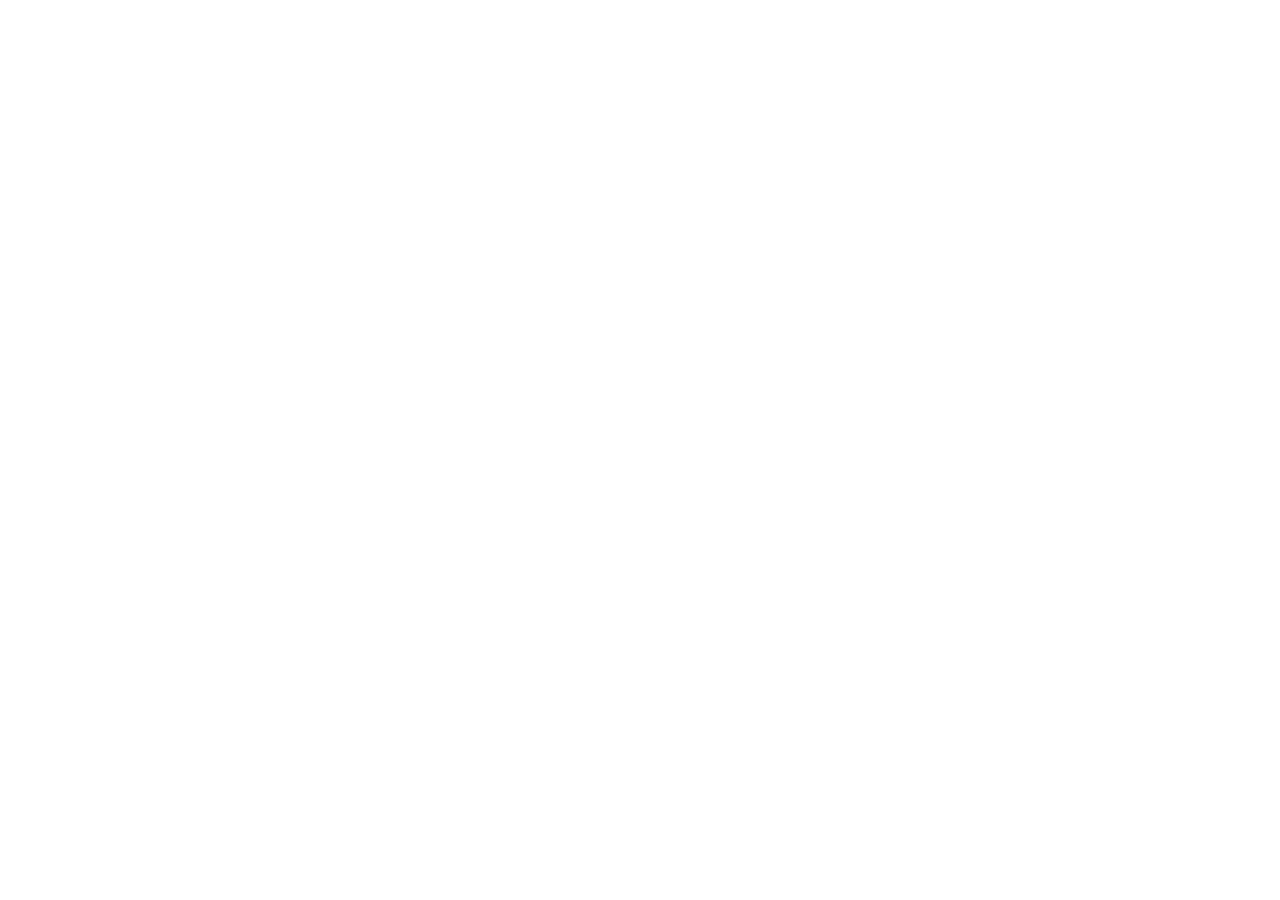
==== index.html @ 90ba5cf0 "Add a GitHub Pages redirect to the official site. Gmail rejects the pages.dev address in the artist " ====
<!DOCTYPE html>
<html lang="en">
<head>
  <meta charset="utf-8">
  <meta name="viewport" content="width=device-width, initial-scale=1">
  <title>Dyl the Killsmith</title>
  <meta name="description" content="Official site of the music artist Dyl the Killsmith.">
  <meta name="robots" content="noindex">
  <link rel="canonical" href="https://dylthekillsmith.pages.dev/">
  <meta http-equiv="refresh" content="0; url=https://dylthekillsmith.pages.dev/">
  <style>
    html, body {
      margin: 0;
      min-height: 100%;
      background: #111;
      color: #eee;
    }
    body {
      display: flex;
      align-items: center;
      justify-content: center;
      text-align: center;
      font-family: sans-serif;
    }
    a { color: #eee; }
  </style>
  <script>
    location.replace('https://dylthekillsmith.pages.dev/' + location.search + location.hash);
  </script>
</head>
<body>
  <main>
    <h1>Dyl the Killsmith</h1>
    <p><a href="https://dylthekillsmith.pages.dev/">Continue to dylthekillsmith.pages.dev</a></p>
  </main>
</body>
</html>
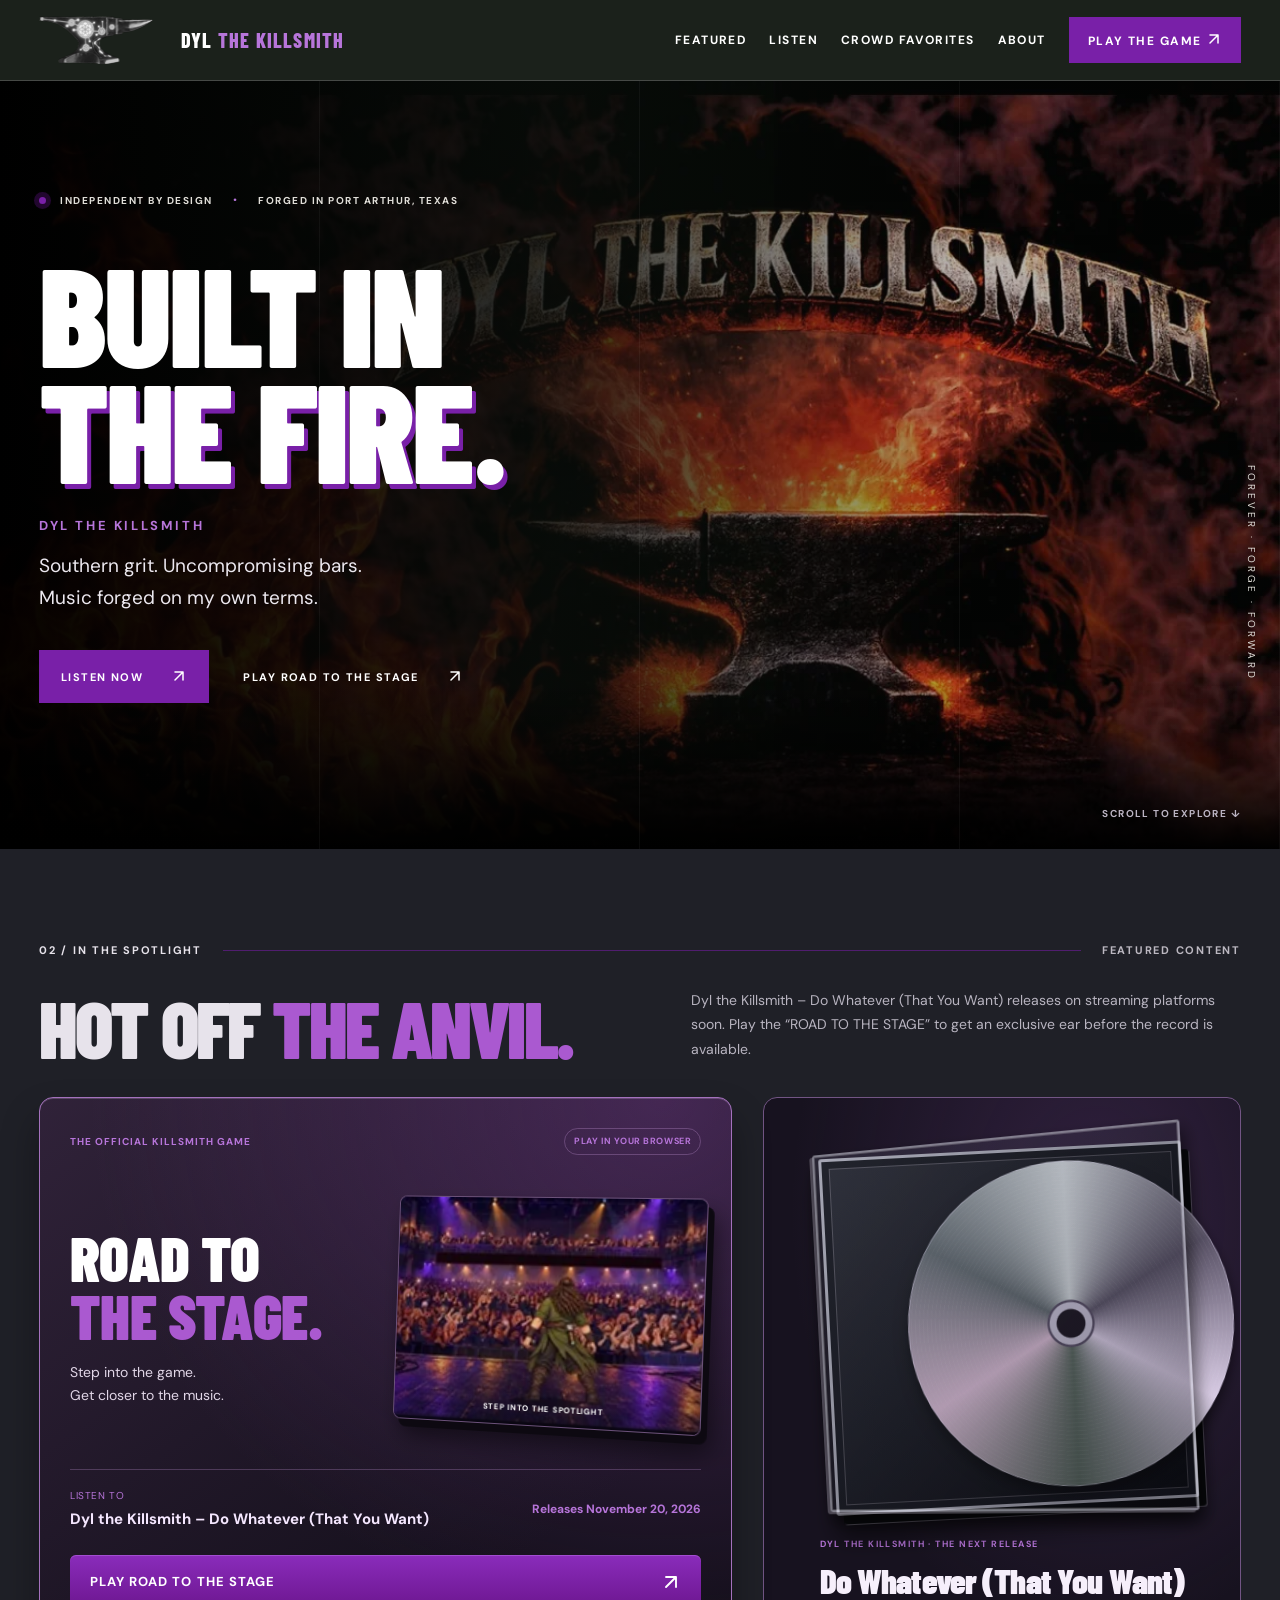
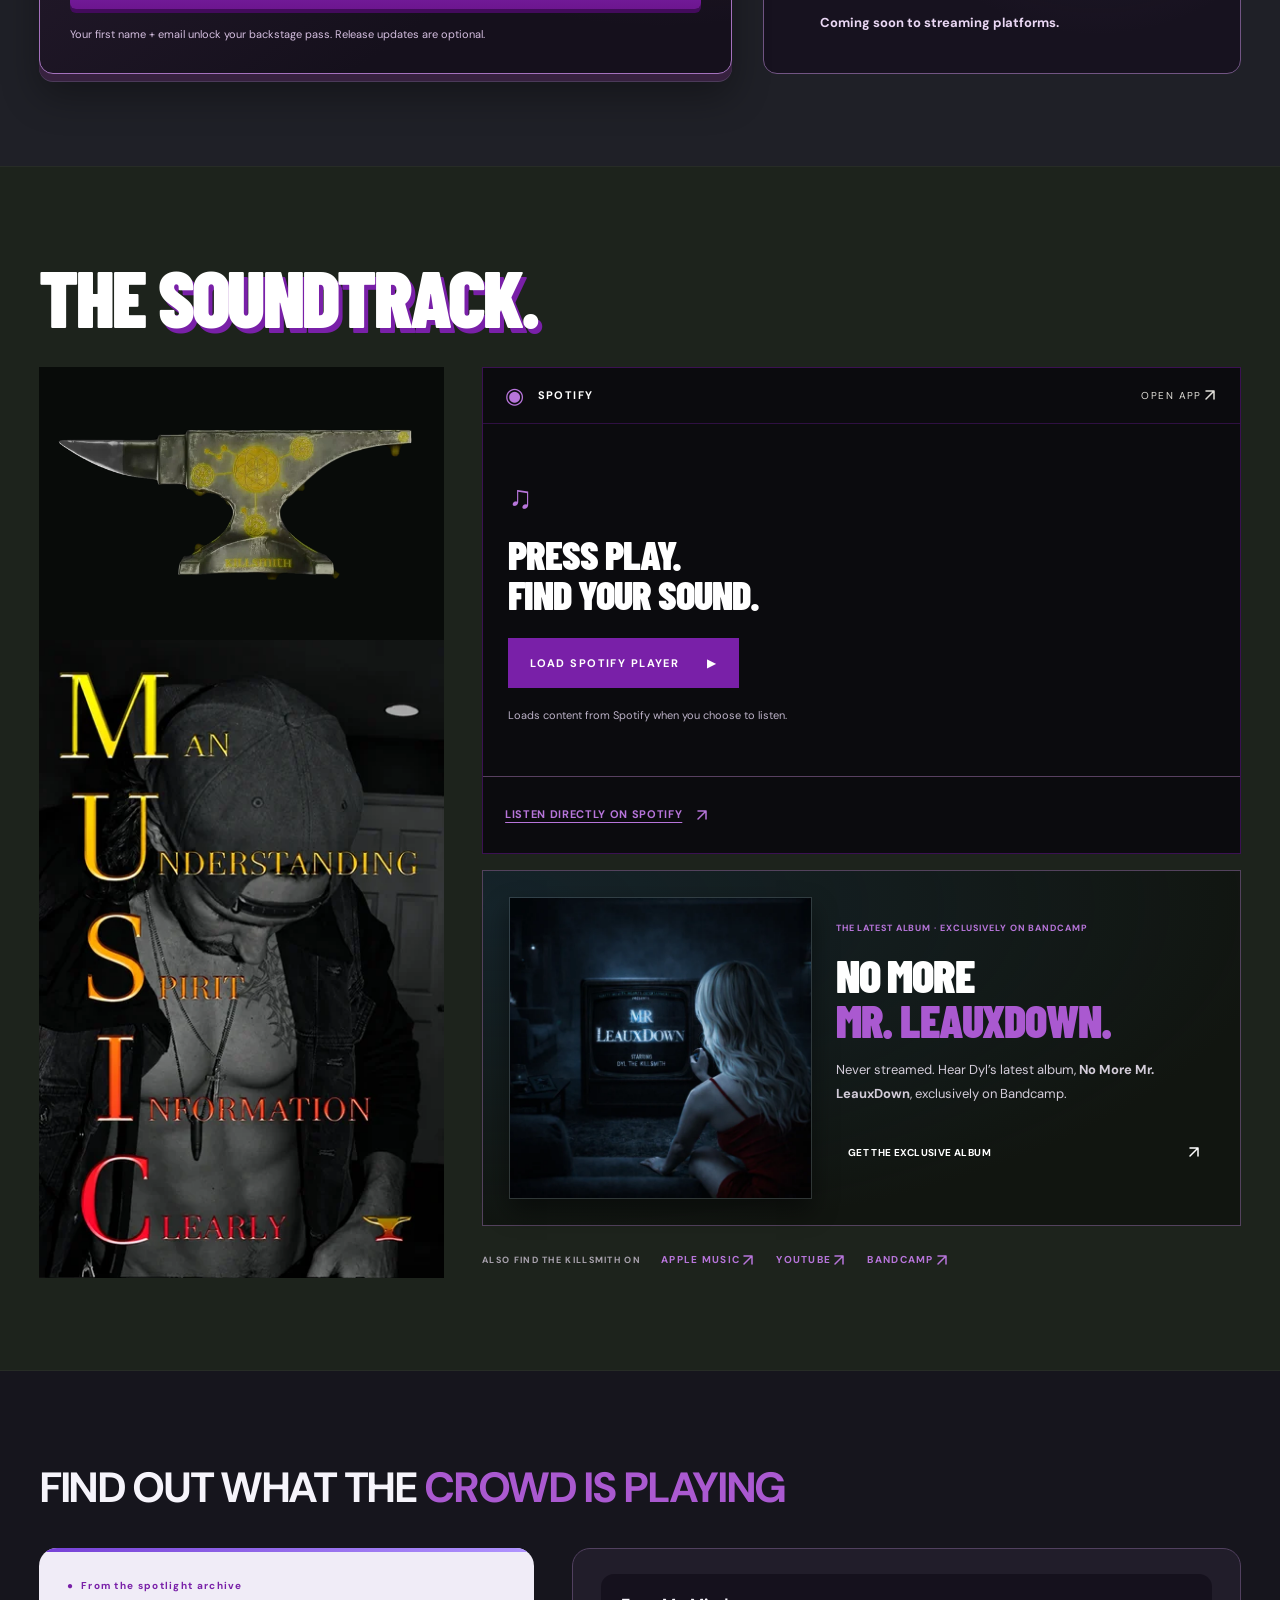
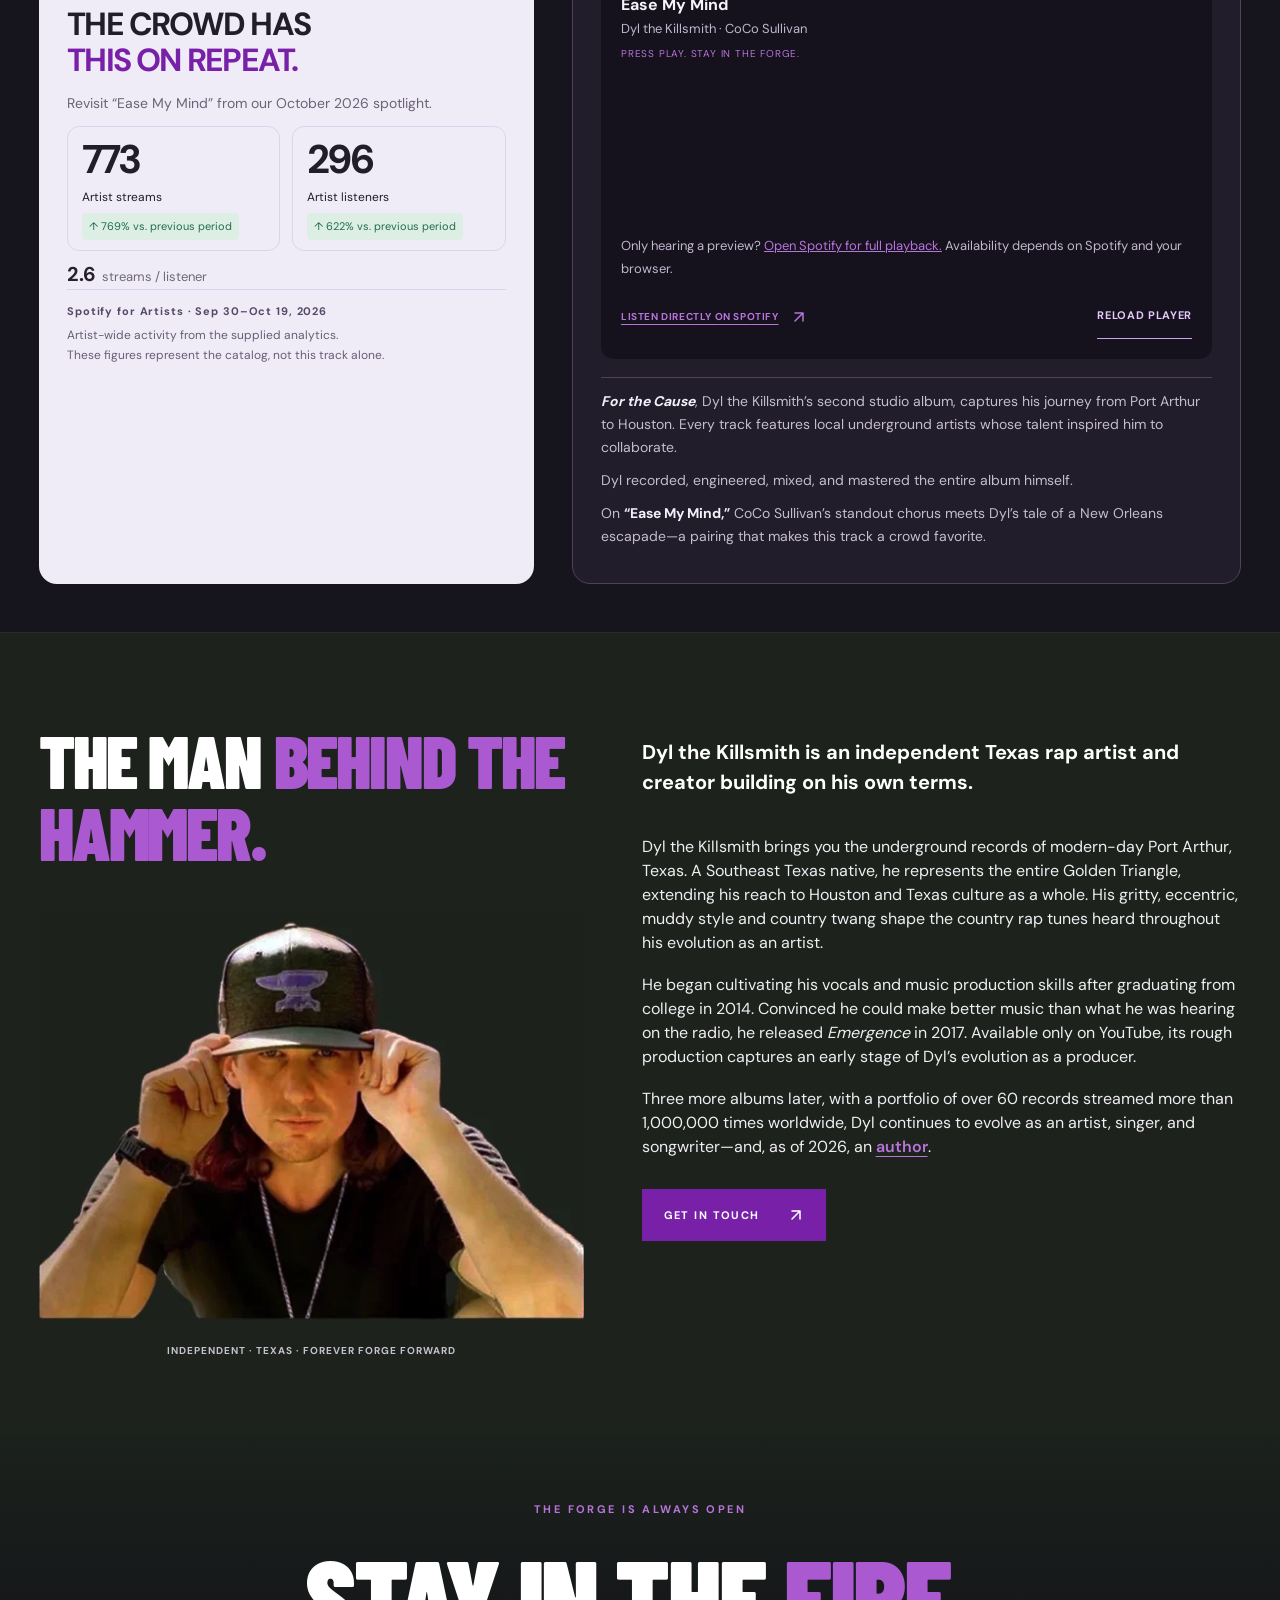
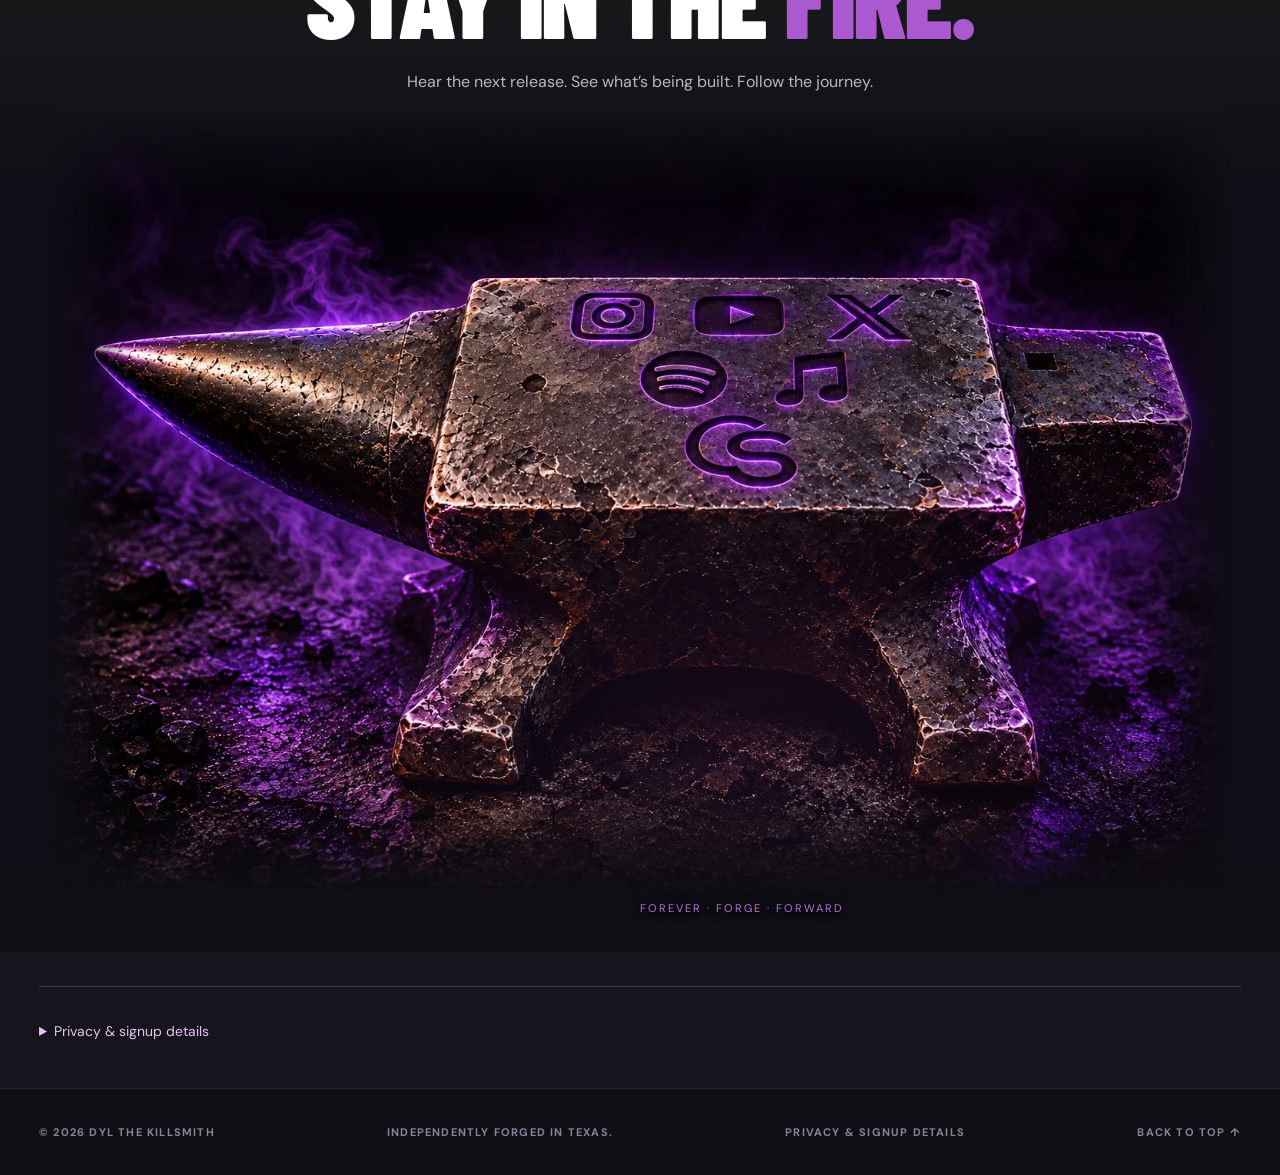
==== commit 86f22bc2: "Replace the Pages redirect with a static artist homepage. Mirror the public Dyl the Killsmith homepa" ====
--- a/index.html
+++ b/index.html
@@ -1,37 +1,108 @@
-<!DOCTYPE html>
-<html lang="en">
-<head>
-  <meta charset="utf-8">
-  <meta name="viewport" content="width=device-width, initial-scale=1">
-  <title>Dyl the Killsmith</title>
-  <meta name="description" content="Official site of the music artist Dyl the Killsmith.">
-  <meta name="robots" content="noindex">
-  <link rel="canonical" href="https://dylthekillsmith.pages.dev/">
-  <meta http-equiv="refresh" content="0; url=https://dylthekillsmith.pages.dev/">
-  <style>
-    html, body {
-      margin: 0;
-      min-height: 100%;
-      background: #111;
-      color: #eee;
-    }
-    body {
-      display: flex;
-      align-items: center;
-      justify-content: center;
-      text-align: center;
-      font-family: sans-serif;
-    }
-    a { color: #eee; }
-  </style>
-  <script>
-    location.replace('https://dylthekillsmith.pages.dev/' + location.search + location.hash);
-  </script>
+<!DOCTYPE html><html lang="en"><head><meta http-equiv="Content-Type" content="text/html; charset=UTF-8">
+
+  <meta name="viewport" content="width=device-width,initial-scale=1">
+  <meta name="theme-color" content="#1d231c">
+  <meta name="description" content="Listen to Dyl the Killsmith, an independent hip-hop artist from Port Arthur, Texas. Explore his music, exclusive album and Road to the Stage.">
+  <meta property="og:type" content="website">
+  <meta property="og:title" content="Dyl the Killsmith | Independent Texas Hip-Hop">
+  <meta property="og:description" content="Listen to Dyl the Killsmith, an independent hip-hop artist from Port Arthur, Texas. Explore his music, exclusive album and Road to the Stage.">
+  <meta property="og:locale" content="en_US">
+  <title>Dyl the Killsmith | Independent Texas Hip-Hop &amp; The Forge</title>
+  <link rel="icon" href="/assets/Avil-Logo.png">
+
+
+  <meta property="og:site_name" content="Dyl the Killsmith — The Forge">
+  <meta property="og:image" content="https://killsmithproductions.github.io/assets/forge-banner.webp">
+  <meta property="og:image:alt" content="Dyl the Killsmith — The Forge">
+  <meta property="og:image:type" content="image/webp">
+  <meta property="og:image:width" content="2048">
+  <meta property="og:image:height" content="716">
+  <meta name="twitter:card" content="summary_large_image">
+  <meta name="twitter:site" content="@dylthekillsmith">
+  <meta name="twitter:title" content="Dyl the Killsmith | Independent Texas Hip-Hop">
+  <meta name="twitter:description" content="Listen to Dyl the Killsmith, an independent hip-hop artist from Port Arthur, Texas. Explore his music, exclusive album and Road to the Stage.">
+  <meta name="twitter:image" content="https://killsmithproductions.github.io/assets/forge-banner.webp">
+  <meta name="twitter:image:alt" content="Dyl the Killsmith — The Forge">
+  <link rel="preload" as="font" type="font/woff2" href="/fonts/barlow-condensed-latin-900-normal.woff2" crossorigin>
+  <link rel="preload" as="font" type="font/woff2" href="/fonts/dm-sans-latin-400-normal.woff2" crossorigin>
+  <link rel="preload" as="image" href="/assets/forge-banner.webp" fetchpriority="high">
+<noscript><style>.gate-loading,.menu-toggle{display:none}@media(max-width:950px){.nav{flex-wrap:wrap;padding-block:12px}.nav-links{display:flex;position:static;width:100%;padding:6px 0;gap:0}.nav-links a{padding-block:10px}}</style></noscript>
+  <script defer src="/assets/site.js"></script>
+  <link rel="stylesheet" crossorigin href="/assets/index-S6_Bmacs.css">
+  <link rel="canonical" href="https://killsmithproductions.github.io/">
+  <meta property="og:url" content="https://killsmithproductions.github.io/">
+  <script type="application/ld+json">{"@context":"https://schema.org","@graph":[{"@type":"Person","@id":"https://killsmithproductions.github.io/#artist","name":"Dyl the Killsmith","description":"Dyl the Killsmith is an independent Texas rap artist from Port Arthur, Texas.","jobTitle":"Independent hip-hop artist and producer","homeLocation":{"@type":"Place","name":"Port Arthur, Texas"},"image":"https://killsmithproductions.github.io/assets/dyl-artist-portrait.webp","mainEntityOfPage":{"@id":"https://killsmithproductions.github.io/#webpage"},"url":"https://killsmithproductions.github.io/","sameAs":["https://open.spotify.com/artist/0KkmfvvdPRLtyIsVgZC3xW","https://www.youtube.com/dylthekillsmith","https://www.instagram.com/dylthekillsmith.x/","https://www.tiktok.com/@dylthekillsmith/","https://music.apple.com/us/artist/dyl-the-killsmith/1463126248","https://x.com/dylthekillsmith"]},{"@type":"WebSite","@id":"https://killsmithproductions.github.io/#website","name":"Dyl the Killsmith — The Forge","publisher":{"@id":"https://killsmithproductions.github.io/#artist"},"inLanguage":"en","url":"https://killsmithproductions.github.io/"},{"@type":"WebPage","@id":"https://killsmithproductions.github.io/#webpage","name":"Dyl the Killsmith — The Forge","description":"Dyl the Killsmith is an independent Texas rap artist from Port Arthur, Texas.","mainEntity":{"@id":"https://killsmithproductions.github.io/#artist"},"isPartOf":{"@id":"https://killsmithproductions.github.io/#website"},"about":[{"@id":"https://killsmithproductions.github.io/#artist"},{"@id":"https://killsmithproductions.github.io/#no-more-mr-leauxdown"},{"@id":"https://killsmithproductions.github.io/#for-the-cause"},{"@id":"https://killsmithproductions.github.io/#emergence"},{"@id":"https://killsmithproductions.github.io/#featured-single"},{"@id":"https://killsmithproductions.github.io/#ease-my-mind"}],"inLanguage":"en","url":"https://killsmithproductions.github.io/"},{"@type":"MusicAlbum","@id":"https://killsmithproductions.github.io/#no-more-mr-leauxdown","name":"No More Mr. LeauxDown","byArtist":{"@id":"https://killsmithproductions.github.io/#artist"},"image":"https://killsmithproductions.github.io/assets/no-more-mr-leauxdown.webp","url":"https://dylthekillsmith12.bandcamp.com/album/no-more-mr-leauxdown"},{"@type":"MusicAlbum","@id":"https://killsmithproductions.github.io/#for-the-cause","name":"For the Cause","byArtist":{"@id":"https://killsmithproductions.github.io/#artist"},"track":[{"@id":"https://killsmithproductions.github.io/#ease-my-mind"}]},{"@type":"MusicAlbum","@id":"https://killsmithproductions.github.io/#emergence","name":"Emergence","byArtist":{"@id":"https://killsmithproductions.github.io/#artist"}},{"@type":"MusicRecording","@id":"https://killsmithproductions.github.io/#featured-single","name":"Do Whatever (That You Want)","byArtist":{"@id":"https://killsmithproductions.github.io/#artist"},"image":"https://killsmithproductions.github.io/assets/that-you-want.webp"},{"@type":"MusicRecording","@id":"https://killsmithproductions.github.io/#ease-my-mind","name":"Ease My Mind","byArtist":[{"@id":"https://killsmithproductions.github.io/#artist"},{"@type":"Person","name":"CoCo Sullivan"}],"url":"https://open.spotify.com/track/06FWggzxmkyVivxboctZn0","inAlbum":{"@id":"https://killsmithproductions.github.io/#for-the-cause"}}]}</script>
 </head>
 <body>
-  <main>
-    <h1>Dyl the Killsmith</h1>
-    <p><a href="https://dylthekillsmith.pages.dev/">Continue to dylthekillsmith.pages.dev</a></p>
+  <a href="#content" class="skip">Skip to content</a>
+  <header class="nav-wrap">
+    <nav class="nav shell" aria-label="Main navigation">
+      <a href="#top" class="brand"><span class="brand-mark" aria-hidden="true"><img src="/assets/header-mark.png" width="114" height="50" alt=""></span><span>DYL <b>THE KILLSMITH</b></span></a>
+      <button class="menu-toggle" id="menuToggle" aria-controls="navLinks" aria-expanded="false" aria-label="Toggle menu"><span></span><span></span><span></span></button>
+      <div class="nav-links" id="navLinks"><a href="#featured">Featured</a><a href="#music">Listen</a><a href="#favorites">Crowd favorites</a><a href="#about">About</a><a href="https://dylthekillsmith.pages.dev/game" class="nav-action">Play the game <svg class="arrow-icon" viewBox="0 0 16 16" width="16" height="16" fill="none" aria-hidden="true"><path d="M4 12 12 4M4 4h8v8" stroke="currentColor" stroke-width="1.5" stroke-linecap="round" stroke-linejoin="round"/></svg></a></div>
+    </nav>
+  </header>
+  <main id="content">
+    <section class="hero" id="top" aria-labelledby="hero-title">
+      <div class="hero-backdrop"></div><div class="hero-lines" aria-hidden="true"></div>
+      <div class="shell hero-content">
+        <p class="eyebrow"><span class="live-dot"></span> INDEPENDENT BY DESIGN <span class="eyebrow-separator" aria-hidden="true">·</span> FORGED IN PORT ARTHUR, TEXAS</p>
+        <h1 id="hero-title"><span class="sr-only">Dyl the Killsmith — </span>BUILT IN <br><em>THE FIRE.</em></h1>
+        <p class="hero-desc"><strong class="artist-name">DYL THE KILLSMITH</strong>Southern grit. Uncompromising bars.<br>Music forged on my own terms.</p>
+        <div class="actions"><a class="btn btn-solid" href="#music">LISTEN NOW <span><svg class="arrow-icon" viewBox="0 0 16 16" width="16" height="16" fill="none" aria-hidden="true"><path d="M4 12 12 4M4 4h8v8" stroke="currentColor" stroke-width="1.5" stroke-linecap="round" stroke-linejoin="round"/></svg></span></a><a class="btn btn-outline" href="https://dylthekillsmith.pages.dev/game">PLAY ROAD TO THE STAGE <span><svg class="arrow-icon" viewBox="0 0 16 16" width="16" height="16" fill="none" aria-hidden="true"><path d="M4 12 12 4M4 4h8v8" stroke="currentColor" stroke-width="1.5" stroke-linecap="round" stroke-linejoin="round"/></svg></span></a></div>
+        <div class="hero-bottom"><a href="#featured">SCROLL TO EXPLORE ↓</a></div>
+      </div>
+      <div class="hero-vertical" aria-hidden="true">FOREVER · FORGE · FORWARD</div>
+    </section>
+
+    <section id="featured" class="section reveal visible" aria-labelledby="featured-heading"><div class="shell featured-inner">
+      <div class="section-top"><p class="kicker">02 / IN THE SPOTLIGHT</p><span class="hairline"></span><p class="aside-label">FEATURED CONTENT</p></div>
+      <div class="section-heading"><h2 id="featured-heading">HOT OFF <em>THE ANVIL.</em></h2><p>Dyl the Killsmith – Do Whatever (That You Want) releases on streaming platforms soon. Play the “ROAD TO THE STAGE” to get an exclusive ear before the record is available.</p></div>
+      <div class="reference-release">
+<a class="reference-copy game-ad" href="https://dylthekillsmith.pages.dev/game">
+        <span class="game-ad-topline"><span>THE OFFICIAL KILLSMITH GAME</span><span class="game-ad-format">PLAY IN YOUR BROWSER</span></span>
+        <div class="game-ad-main">
+          <div class="game-ad-intro"><h3 id="game-ad-title">ROAD TO<br><em>THE STAGE.</em></h3><p>Step into the game.<br> Get closer to the music.</p></div>
+          <div class="game-ad-preview"><img src="/assets/road-to-the-stage-preview.webp" alt="Road to the Stage: performer facing a concert audience" width="284" height="154" loading="lazy" decoding="async"><span class="game-ad-preview-label" aria-hidden="true">STEP INTO THE SPOTLIGHT</span></div>
+        </div>
+        <div class="game-ad-release"><span>LISTEN TO <strong>Dyl the Killsmith – Do Whatever (That You Want)</strong></span><time datetime="2026-11-20T00:00:00-06:00">Releases November 20, 2026</time></div>
+        <span id="game-ad-action" class="game-ad-cta">PLAY ROAD TO THE STAGE <svg class="arrow-icon" viewBox="0 0 16 16" width="20" height="20" fill="none" aria-hidden="true"><path d="M4 12 12 4M4 4h8v8" stroke="currentColor" stroke-width="1.5" stroke-linecap="round" stroke-linejoin="round"/></svg></span>
+        <span class="game-ad-note" id="game-ad-note">Your first name + email unlock your backstage pass. Release updates are optional.</span>
+      </a>
+<article class="reference-art single-feature" aria-labelledby="single-cover-heading"><div class="single-art"><div class="single-case-tray" aria-hidden="true"></div><div class="single-disc" aria-hidden="true"></div><div class="single-case-lid"><img src="/assets/that-you-want.webp" alt="Do Whatever (That You Want) — the upcoming single’s cover art inside a slightly open CD jewel case" width="387" height="387" loading="lazy" decoding="async"><span class="cover-sticker">THE NEW SINGLE<br>COMING SOON</span></div></div><div class="single-copy"><p class="kicker">DYL THE KILLSMITH · THE NEXT RELEASE</p><h3 id="single-cover-heading">Do Whatever (That You Want)</h3><p class="single-status">Coming soon to streaming platforms.</p></div></article></div>
+      <div id="game" data-release-title="Do Whatever (That You Want)" data-release-datetime="2026-11-20T00:00:00-06:00"><div id="game-root"></div><noscript><p>Enable JavaScript to claim your backstage pass in a popup. Music and artist links remain available.</p></noscript></div>
+
+    </div></section>
+
+    <section id="music" class="section section-dark reveal visible" aria-labelledby="music-heading"><div class="shell">
+      <div class="section-heading"><h2 id="music-heading">THE <em>SOUNDTRACK.</em></h2></div>
+      <div class="music-layout"><div class="music-lead soundtrack-art"><div class="soundtrack-orbit" data-motion-region><div class="orbit-media"><img class="orbit-poster" src="/assets/anvil-loop-gold-poster.webp" alt="" width="640" height="266" loading="lazy" decoding="async"><img class="orbit-animated" data-loop-image-src="/assets/anvil-loop-gold.webp" alt="" width="400" height="166" hidden><video class="orbit-video" data-loop-src="/assets/anvil-loop-gold.webm" muted loop playsinline preload="none" poster="/assets/anvil-loop-gold-poster.webp" aria-hidden="true" tabindex="-1" hidden></video></div></div><img class="soundtrack-photo" src="/assets/music-artwork.webp" alt="M.U.S.I.C. — Man Understanding Spirit Information Clearly" loading="lazy" width="414" height="653"></div>
+      <div class="players"><div class="player-panel"><div class="panel-header"><div><span class="panel-icon">◉</span><strong>SPOTIFY</strong></div><a href="https://open.spotify.com/artist/0KkmfvvdPRLtyIsVgZC3xW" target="_blank" rel="noopener noreferrer">OPEN APP <svg class="arrow-icon" viewBox="0 0 16 16" width="16" height="16" fill="none" aria-hidden="true"><path d="M4 12 12 4M4 4h8v8" stroke="currentColor" stroke-width="1.5" stroke-linecap="round" stroke-linejoin="round"/></svg></a></div><div id="music-player"><div class="resilient-player" data-spotify-panel data-embed-src="https://open.spotify.com/embed/playlist/5IMQjPhJ8gB9P5jCIbxwVM?utm_source=generator&amp;si=3a58577d315d437e" data-embed-title="Dyl the Killsmith playlist on Spotify" data-embed-height="352"><div class="spotify-invitation"><span class="music-note" aria-hidden="true">♫</span><h3>PRESS PLAY.<br>FIND YOUR SOUND.</h3><button class="btn btn-solid" type="button" data-spotify-load> LOAD SPOTIFY PLAYER <span aria-hidden="true">▶</span></button><p>Loads content from Spotify when you choose to listen.</p></div><div class="player-fallback-row"><a href="https://open.spotify.com/playlist/5IMQjPhJ8gB9P5jCIbxwVM" target="_blank" rel="noopener noreferrer">LISTEN DIRECTLY ON SPOTIFY <svg class="arrow-icon" viewBox="0 0 16 16" width="16" height="16" fill="none" aria-hidden="true"><path d="M4 12 12 4M4 4h8v8" stroke="currentColor" stroke-width="1.5" stroke-linecap="round" stroke-linejoin="round"></path></svg></a></div></div></div></div>
+      <article class="bandcamp-feature album-feature"><img class="album-cover" src="/assets/no-more-mr-leauxdown.webp" alt="No More Mr. LeauxDown album cover — a woman watching an old television in a dark room" width="640" height="640" loading="lazy" decoding="async"><div class="album-copy"><p class="kicker">THE LATEST ALBUM · EXCLUSIVELY ON BANDCAMP</p><h3>NO MORE<br><em>MR. LEAUXDOWN.</em></h3><p>Never streamed. Hear Dyl’s latest album, <strong>No More Mr. LeauxDown</strong>, exclusively on Bandcamp.</p><a class="btn btn-outline" href="https://dylthekillsmith12.bandcamp.com/album/no-more-mr-leauxdown" target="_blank" rel="noopener noreferrer">GET THE EXCLUSIVE ALBUM <span><svg class="arrow-icon" viewBox="0 0 16 16" width="16" height="16" fill="none" aria-hidden="true"><path d="M4 12 12 4M4 4h8v8" stroke="currentColor" stroke-width="1.5" stroke-linecap="round" stroke-linejoin="round"/></svg></span></a></div></article><div class="other-platforms"><span>ALSO FIND THE KILLSMITH ON</span><a href="https://music.apple.com/us/artist/dyl-the-killsmith/1463126248" target="_blank" rel="noopener noreferrer">APPLE MUSIC <svg class="arrow-icon" viewBox="0 0 16 16" width="16" height="16" fill="none" aria-hidden="true"><path d="M4 12 12 4M4 4h8v8" stroke="currentColor" stroke-width="1.5" stroke-linecap="round" stroke-linejoin="round"/></svg></a><a href="https://www.youtube.com/dylthekillsmith" target="_blank" rel="noopener noreferrer">YOUTUBE <svg class="arrow-icon" viewBox="0 0 16 16" width="16" height="16" fill="none" aria-hidden="true"><path d="M4 12 12 4M4 4h8v8" stroke="currentColor" stroke-width="1.5" stroke-linecap="round" stroke-linejoin="round"/></svg></a><a href="https://dylthekillsmith12.bandcamp.com/album/no-more-mr-leauxdown" target="_blank" rel="noopener noreferrer">BANDCAMP <svg class="arrow-icon" viewBox="0 0 16 16" width="16" height="16" fill="none" aria-hidden="true"><path d="M4 12 12 4M4 4h8v8" stroke="currentColor" stroke-width="1.5" stroke-linecap="round" stroke-linejoin="round"/></svg></a></div>
+      </div></div>
+    </div></section>
+
+    <section id="favorites" class="section shell crowd-update" aria-labelledby="favorites-heading">
+<h2 id="favorites-heading">FIND OUT WHAT THE <em>CROWD IS PLAYING</em></h2>
+<div class="crowd-layout"><article class="crowd-stats"><span class="crowd-overline">● &nbsp;From the spotlight archive</span><h3>THE CROWD HAS<br><em>THIS ON REPEAT.</em></h3><p class="crowd-intro">Revisit “Ease My Mind” from our October 2026 spotlight.</p><div class="crowd-metrics"><div><strong>773</strong><p>Artist streams</p><span>↑ 769% vs. previous period</span></div><div><strong>296</strong><p>Artist listeners</p><span>↑ 622% vs. previous period</span></div></div><p class="crowd-ratio"><b>2.6</b> &nbsp;streams / listener</p><div class="crowd-source"><strong>Spotify for Artists · Sep 30–Oct 19, 2026</strong><p>Artist-wide activity from the supplied analytics.<br>These figures represent the catalog, not this track alone.</p></div></article>
+<article class="crowd-story"><div class="crowd-track"><div class="crowd-track-heading"><strong>Ease My Mind</strong><p>Dyl the Killsmith · CoCo Sullivan</p><span>PRESS PLAY. STAY IN THE FORGE.</span></div><div id="crowd-player"><div class="resilient-player resilient-player-compact" data-spotify-panel data-embed-src="https://open.spotify.com/embed/track/06FWggzxmkyVivxboctZn0?utm_source=generator&amp;theme=0&amp;si=bf4733ccf2ae4657" data-embed-title="Crowd favorite — listen on Spotify" data-embed-height="152"><div class="spotify-embed-wrap"><p class="player-status" role="status">Connecting to Spotify…</p><iframe data-testid="embed-iframe" title="Crowd favorite — listen on Spotify" src="https://open.spotify.com/embed/track/06FWggzxmkyVivxboctZn0?utm_source=generator&amp;theme=0&amp;si=bf4733ccf2ae4657" width="100%" height="152" frameborder="0" allowfullscreen allow="autoplay; clipboard-write; encrypted-media; fullscreen; picture-in-picture" loading="lazy" referrerpolicy="strict-origin-when-cross-origin" style="border-radius:12px"></iframe></div><p class="spotify-playback-note">Only hearing a preview? <a href="https://open.spotify.com/track/06FWggzxmkyVivxboctZn0" target="_blank" rel="noopener noreferrer">Open Spotify for full playback.</a> Availability depends on Spotify and your browser.</p><div class="player-fallback-row"><a href="https://open.spotify.com/track/06FWggzxmkyVivxboctZn0" target="_blank" rel="noopener noreferrer">LISTEN DIRECTLY ON SPOTIFY <svg class="arrow-icon" viewBox="0 0 16 16" width="16" height="16" fill="none" aria-hidden="true"><path d="M4 12 12 4M4 4h8v8" stroke="currentColor" stroke-width="1.5" stroke-linecap="round" stroke-linejoin="round"></path></svg></a><button class="inline-retry" type="button" data-spotify-reload>RELOAD PLAYER</button></div></div></div></div><div class="crowd-summary"><p><strong><i>For the Cause</i></strong>, Dyl the Killsmith’s second studio album, captures his journey from Port Arthur to Houston. Every track features local underground artists whose talent inspired him to collaborate.</p><p>Dyl recorded, engineered, mixed, and mastered the entire album himself.</p><p>On <strong>“Ease My Mind,”</strong> CoCo Sullivan’s standout chorus meets Dyl’s tale of a New Orleans escapade—a pairing that makes this track a crowd favorite.</p></div></article></div>
+</section>
+
+    <section id="about" class="about-section about-update" aria-labelledby="about-heading"><div class="shell about-new-layout"><div class="about-new-visual"><h2 id="about-heading">THE MAN <em>BEHIND THE <br>HAMMER.</em></h2><img src="/assets/dyl-artist-portrait.webp" alt="Dyl the Killsmith adjusting his black cap with the purple anvil logo" width="558" height="418" loading="lazy" decoding="async"><p class="artist-inscription">INDEPENDENT · TEXAS · FOREVER FORGE FORWARD</p></div><div class="about-new-copy"><p class="about-lead">Dyl the Killsmith is an independent Texas rap artist and creator building on his own terms.</p><div class="about-biography"><p>Dyl the Killsmith brings you the underground records of modern-day Port Arthur, Texas. A Southeast Texas native, he represents the entire Golden Triangle, extending his reach to Houston and Texas culture as a whole. His gritty, eccentric, muddy style and country twang shape the country rap tunes heard throughout his evolution as an artist.</p><p>He began cultivating his vocals and music production skills after graduating from college in 2014. Convinced he could make better music than what he was hearing on the radio, he released <i>Emergence</i> in 2017. Available only on YouTube, its rough production captures an early stage of Dyl’s evolution as a producer.</p><p>Three more albums later, with a portfolio of over 60 records streamed more than 1,000,000 times worldwide, Dyl continues to evolve as an artist, singer, and songwriter—and, as of 2026, an <a class="author-link" href="https://www.amazon.com/dp/B0HJYBDLBN" target="_blank" rel="noopener noreferrer" aria-label="Author — read AttachMentality on Kindle (opens in a new tab)">author</a>.</p></div><div class="about-cta"><a class="btn btn-solid" href="mailto:dylthekillsmith@gmail.com?subject=Contact%20Dyl%20the%20Killsmith">GET IN TOUCH <svg class="arrow-icon" viewBox="0 0 16 16" width="16" height="16" fill="none" aria-hidden="true"><path d="M4 12 12 4M4 4h8v8" stroke="currentColor" stroke-width="1.5" stroke-linecap="round" stroke-linejoin="round"/></svg></a></div></div></div></section>
+
+    <section id="connect" class="forge-finale" data-motion-region aria-labelledby="connect-heading">
+      <div class="shell finale-inner">
+        <div class="finale-heading"><span class="kicker">THE FORGE IS ALWAYS OPEN</span><h2 id="connect-heading">STAY IN THE <em>FIRE.</em></h2><p>Hear the next release. See what’s being built. Follow the journey.</p></div>
+        <div class="anvil-stage">
+          <picture class="anvil-visual" aria-hidden="true"><img class="finale-anvil" src="/assets/forge-anvil-scene.webp" alt="" width="1536" height="1024" loading="lazy" decoding="async"></picture>
+          <div class="finale-flames" aria-hidden="true"><div class="fire-ribbon fire-back"></div><div class="fire-ribbon fire-front"></div><div class="fire-glow"></div><div class="fire-embers"><i style="--x:5%;--duration:7s;--delay:-0.00s;--drift:12px;--size:2px"></i><i style="--x:12%;--duration:8s;--delay:-0.85s;--drift:-15px;--size:3px"></i><i style="--x:22%;--duration:9s;--delay:-1.70s;--drift:18px;--size:2px"></i><i style="--x:30%;--duration:10s;--delay:-2.55s;--drift:-21px;--size:3px"></i><i style="--x:39%;--duration:11s;--delay:-3.40s;--drift:24px;--size:2px"></i><i style="--x:48%;--duration:7s;--delay:-4.25s;--drift:-27px;--size:3px"></i><i style="--x:57%;--duration:8s;--delay:-5.10s;--drift:30px;--size:2px"></i><i style="--x:65%;--duration:9s;--delay:-5.95s;--drift:-33px;--size:3px"></i><i style="--x:73%;--duration:10s;--delay:-6.80s;--drift:36px;--size:2px"></i><i style="--x:81%;--duration:11s;--delay:-7.65s;--drift:-39px;--size:3px"></i><i style="--x:88%;--duration:7s;--delay:-8.50s;--drift:42px;--size:2px"></i><i style="--x:95%;--duration:8s;--delay:-9.35s;--drift:-45px;--size:3px"></i></div></div>
+          <nav class="anvil-socials" aria-label="Follow Dyl the Killsmith"><a href="https://www.instagram.com/dylthekillsmith.x/" target="_blank" rel="noopener noreferrer" aria-label="Instagram (opens in a new tab)" style="--logo-x:47.8%;--logo-y:26.5%;--logo-row:0"><span class="sr-only">Instagram</span></a><a href="https://www.youtube.com/dylthekillsmith" target="_blank" rel="noopener noreferrer" aria-label="YouTube (opens in a new tab)" style="--logo-x:58.3%;--logo-y:26.5%;--logo-row:0"><span class="sr-only">YouTube</span></a><a href="https://x.com/dylthekillsmith" target="_blank" rel="noopener noreferrer" aria-label="X / Twitter (opens in a new tab)" style="--logo-x:69.4%;--logo-y:26.5%;--logo-row:0"><span class="sr-only">X / Twitter</span></a><a href="https://open.spotify.com/artist/0KkmfvvdPRLtyIsVgZC3xW" target="_blank" rel="noopener noreferrer" aria-label="Spotify (opens in a new tab)" style="--logo-x:53.65%;--logo-y:34.5%;--logo-row:1"><span class="sr-only">Spotify</span></a><a href="https://music.apple.com/us/artist/dyl-the-killsmith/1463126248" target="_blank" rel="noopener noreferrer" aria-label="Apple Music (opens in a new tab)" style="--logo-x:65.55%;--logo-y:34.5%;--logo-row:1"><span class="sr-only">Apple Music</span></a><a href="https://playcrowded.com/?crowded_share=wFN4E9jc-HSwwjNH5O7tBdAO" target="_blank" rel="noopener noreferrer" aria-label="Crowded (opens in a new tab)" style="--logo-x:58.5%;--logo-y:43.5%;--logo-row:2"><span class="sr-only">Crowded</span></a></nav>
+        </div>
+        <p class="anvil-inscription">FOREVER · FORGE · FORWARD</p>
+      </div>
+    </section>
+<section class="privacy-section shell" id="privacy" aria-labelledby="privacy-heading"><details><summary id="privacy-heading">Privacy &amp; signup details</summary><div><p>Your first name and email are used to register your access to Road to the Stage. When signup is available, those details, the signup date, and your choice about release updates are sent to a private Google Sheet managed by Dyl the Killsmith. Only check the updates box if you want music news by email.</p><p>A first-party access cookie remembers your game access for 30 days. The embedded players connect to Spotify when loaded, including when you scroll to the crowd-favorite player. Playback starts when you press play; Spotify’s privacy policy applies. Opening the game, social links, Bandcamp, or Kindle takes you to those services.</p><p>Optional site measurement, when enabled, requires a separate choice. It uses button counts and page-performance measurements without sending your name, email, page URLs, or a visitor identifier. A local preference remembers that choice; any experiment assignment is removed when you turn measurement off.</p><p>For questions, removal of your signup details, or to stop release updates, email <a href="mailto:dylthekillsmith@gmail.com">dylthekillsmith@gmail.com</a>.</p></div><div id="measurement-root"></div></details></section>
   </main>
-</body>
-</html>
+  <footer class="footer"><div class="shell footer-inner"><span>© <span id="year">2026</span> DYL THE KILLSMITH</span><span>INDEPENDENTLY FORGED IN TEXAS.</span><a href="#privacy">PRIVACY &amp; SIGNUP DETAILS</a><a href="#top">BACK TO TOP ↑</a></div></footer>
+
+</body></html>
--- a/assets/index-S6_Bmacs.css
+++ b/assets/index-S6_Bmacs.css
@@ -0,0 +1 @@
+@charset "UTF-8";:root{--accent: #821bb8;--dark-accent: #1d231c;--light-accent: #e1dfd9;--black: #000000;--white: #ffffff;--bg: var(--dark-accent);--paper: var(--light-accent);--ink: var(--dark-accent);--muted: #6c6b66;--acid: var(--accent);--line: rgba(225,223,217,.24);--font: "DM Sans",Arial,sans-serif;--display: "Barlow Condensed",Impact,sans-serif}*{box-sizing:border-box}html{scroll-behavior:smooth}body{margin:0;background:var(--paper);color:var(--ink);font-family:var(--font);font-size:15px}a{color:inherit;text-decoration:none}button{font:inherit}img{max-width:100%}em{font-style:normal;color:#821bb8}h1,h2,h3,p{margin-top:0}.shell{width:min(1260px,100% - 88px);margin-inline:auto}.skip{position:absolute;top:-60px;left:10px;z-index:50;background:var(--acid);padding:10px}.skip:focus{top:10px}.nav-wrap{position:sticky;top:0;background:#0b0b0cf5;color:#fff;z-index:40;border-bottom:1px solid var(--line);-webkit-backdrop-filter:blur(12px);backdrop-filter:blur(12px)}.nav{min-height:78px;display:flex;align-items:center;justify-content:space-between;gap:24px}.brand{display:flex;align-items:center;gap:12px;font-family:var(--display);font-size:20px;font-weight:800;letter-spacing:.06em;white-space:nowrap}.brand img{width:42px;height:42px;object-fit:contain}.brand b{color:var(--acid)}.nav-links{display:flex;align-items:center;gap:31px;font-size:11px;font-weight:700;letter-spacing:.1em;text-transform:uppercase}.nav-links a:hover,.footer a:hover{color:var(--acid)}.nav-links .nav-action{background:var(--acid);color:var(--ink);padding:14px 19px}.nav-links .nav-action:hover{background:#fff;color:var(--ink)}.menu-toggle{display:none}.hero{position:relative;background:#1d231c;min-height:calc(-78px + 92vh);color:#fff;overflow:hidden;isolation:isolate}.hero-backdrop{position:absolute;inset:0;background:linear-gradient(90deg,#1d231c 7%,#080909e8 41%,#08090947),url(/assets/forge-banner.webp) right center / cover no-repeat;z-index:-2;filter:saturate(.8)}.hero-lines{position:absolute;inset:0;pointer-events:none;z-index:-1;background:repeating-linear-gradient(90deg,transparent 0px,transparent calc(25% - 1px),rgba(255,255,255,.04) calc(25% - 1px),rgba(255,255,255,.04) 25%)}.hero-content{min-height:calc(-78px + 92vh);position:relative;display:flex;align-items:flex-start;justify-content:center;flex-direction:column;padding:68px 0 100px}.eyebrow,.kicker,.aside-label,.tag,.small-overline,.board-header,.board-footer,.footer,.vertical-label{font-size:10px;letter-spacing:.19em;font-weight:800}.eyebrow{display:flex;align-items:center;gap:14px;color:var(--acid)}.live-dot{width:7px;height:7px;border-radius:50%;background:var(--acid);box-shadow:#c8f36a21 0 0 0 5px}.eyebrow-line{height:1px;width:40px;background:var(--acid)}h1,h2,h3,.big-quote{font-family:var(--display);font-weight:900;letter-spacing:-.025em}h1{font-size:clamp(92px,13vw,206px);line-height:.73;margin:36px 0 35px}h1 em{color:var(--acid)}.hero-desc{max-width:490px;color:#e1dfd9;font-size:16px;line-height:1.8}.actions{display:flex;gap:12px;margin-top:18px;flex-wrap:wrap}.btn{display:inline-flex;justify-content:space-between;align-items:center;gap:28px;padding:18px 22px;min-height:54px;font-size:11px;font-weight:800;letter-spacing:.13em;transition:transform .2s,background .2s}.btn:hover{transform:translateY(-2px)}.btn-solid{background:var(--acid);color:#1d231c}.btn-outline{border:1px solid rgb(225,223,217);color:#fff}.btn-outline:hover{border-color:#fff}.hero-bottom{position:absolute;bottom:29px;left:0;right:0;display:flex;justify-content:space-between;font-size:10px;font-weight:700;letter-spacing:.14em;color:#e1dfd9}.hero-vertical{position:absolute;right:22px;top:50%;writing-mode:vertical-rl;font-size:10px;letter-spacing:.3em;color:#e1dfd9}.section{padding-top:114px;padding-bottom:118px;scroll-margin-top:70px}.section-top{display:flex;align-items:center;gap:21px;margin-bottom:29px}.kicker{white-space:nowrap;margin:0}.hairline{flex:1 1 0%;height:1px;background:#821bb8}.aside-label{white-space:nowrap;margin:0;color:#1d231c}.section-heading{display:flex;align-items:end;justify-content:space-between;gap:35px;margin-bottom:36px}.section-heading h2,.about-copy h2,.connect-content h2{font-size:clamp(50px,7.4vw,108px);line-height:.88;margin:0;letter-spacing:-.035em}.section-heading p{color:#1d231c;max-width:270px;font-size:14px;line-height:1.7;margin:0 0 4px}.feature-grid{display:grid;grid-template-columns:1.65fr 1fr;gap:18px}.feature-card{position:relative;min-height:450px;overflow:hidden}.main-feature{display:flex;align-items:end;background:#1d231c;color:#fff}.feature-photo{position:absolute;inset:0;background:linear-gradient(0deg,rgba(0,0,0,.98),transparent 74%),url(/assets/dyl-artist-portrait.webp) 50% 36% / cover no-repeat;opacity:.85;transition:transform .5s}.main-feature:hover .feature-photo{transform:scale(1.025)}.feature-copy{position:relative;z-index:1;padding:36px}.tag{color:var(--acid)}.feature-copy h3{font-size:78px;line-height:1;margin:14px 0 4px}.feature-copy p{color:#e1dfd9;max-width:350px;line-height:1.6}.inline-link{display:inline-flex;gap:15px;border-bottom:1px solid;padding:0 0 8px;font-size:11px;font-weight:800;letter-spacing:.12em}.inline-link:hover{color:#821bb8}.secondary-feature{display:flex;flex-direction:column;justify-content:space-between;background:#821bb8;padding:34px;color:#fff}.secondary-feature .tag{color:#fff}.secondary-feature h3{font-size:46px;line-height:.96;margin:0 0 13px}.secondary-feature p{line-height:1.6;max-width:300px}.forge-mark{font-size:160px;font-family:var(--display);font-weight:900;text-align:center;line-height:1}.forge-mark span{font-size:45px;vertical-align:top}.section-dark{background:#1d231c;color:#fff}.section-dark .hairline{background:#821bb8}.section-dark .aside-label,.section-dark .section-heading p{color:#e1dfd9}.section-dark h2 em{color:var(--acid)}.music-layout{display:grid;grid-template-columns:1fr 2.2fr;gap:45px}.music-lead{min-height:550px;background:#000;padding:28px;display:flex;flex-direction:column;justify-content:space-between}.music-emblem{display:grid;place-items:center;min-height:290px}.music-emblem img{width:min(260px,90%);filter:drop-shadow(rgb(0,0,0) 0px 7px 40px)}.music-lead>p:last-child{font-family:var(--display);font-size:34px;line-height:.99;font-weight:800}.music-lead strong,.vertical-label{color:var(--acid)}.players{display:flex;flex-direction:column;gap:14px}.player-panel{background:#000;border:1px solid rgb(130,27,184)}.panel-header{height:64px;display:flex;align-items:center;justify-content:space-between;padding:0 21px;border-bottom:1px solid rgb(130,27,184);font-size:12px;letter-spacing:.12em}.panel-header>div{display:flex;align-items:center;gap:12px}.panel-header a,.panel-header .subdued{font-size:10px;color:#e1dfd9}.panel-icon{color:var(--acid);font-size:22px}.player-panel iframe{display:block;border:0px}.crowded-placeholder{text-align:center;padding:34px 24px 40px}.crowded-icon{color:var(--acid);font-size:34px}.crowded-placeholder h3{font-size:30px;margin:12px 0}.crowded-placeholder p{margin:0 auto 24px;color:#e1dfd9;max-width:440px;line-height:1.6}.coming{display:inline-block;border:1px dashed rgb(130,27,184);padding:10px 13px;color:#e1dfd9;font-size:10px;letter-spacing:.08em}.other-platforms{display:flex;align-items:center;gap:25px;flex-wrap:wrap;font-size:10px;letter-spacing:.13em;font-weight:800}.other-platforms span{color:#e1dfd9}.other-platforms a{color:var(--acid)}.favorites-grid{display:grid;grid-template-columns:.9fr 1.4fr;gap:30px}.favorite-intro{background:#e1dfd9;padding:33px;display:flex;flex-direction:column;min-height:430px}.big-quote{font-size:clamp(56px,6vw,91px);line-height:.89;flex:1 1 0%;margin:45px 0}.metric-note{display:flex;gap:18px;border-top:1px solid rgb(130,27,184);padding-top:17px}.note-symbol{font-size:34px}.metric-note p{font-size:12px;color:#1d231c;line-height:1.6;margin:0}.favorite-board{border:1px solid rgb(130,27,184);display:flex;flex-direction:column;min-height:430px}.board-header,.board-footer{display:flex;justify-content:space-between;padding:20px 24px;border-bottom:1px solid rgb(130,27,184)}.board-empty{flex:1 1 0%;display:flex;align-items:flex-start;justify-content:center;flex-direction:column;padding:35px 45px}.outline-number{font-family:var(--display);font-size:80px;font-weight:800;color:#821bb8}.board-empty h3{font-size:40px;margin:0 0 10px}.board-empty p{line-height:1.7;max-width:480px;color:#1d231c}.board-footer{border-bottom:0px;border-top:1px solid rgb(130,27,184);color:#1d231c}.about-section{background:#1d231c;color:#fff;padding:105px 0;scroll-margin-top:70px}.about-layout{display:grid;grid-template-columns:.95fr 1.05fr;align-items:center;gap:90px}.about-portrait{position:relative;background:#000;min-height:620px;overflow:hidden}.about-portrait img{width:100%;height:620px;object-fit:cover;object-position:center 28%;filter:grayscale(1) contrast(1.1)}.about-portrait span{position:absolute;bottom:0;left:0;right:0;padding:24px;background:linear-gradient(0deg,rgb(0,0,0),transparent);font-size:10px;letter-spacing:.18em}.about-copy .hairline{background:#821bb8}.about-copy h2{font-size:clamp(60px,7vw,99px);margin-bottom:32px}.about-copy h2 em{color:var(--acid)}.about-lead{font-weight:600;font-size:22px!important;color:#fff!important;line-height:1.5!important}.about-copy p{color:#e1dfd9;line-height:1.9;max-width:600px}.about-cta{margin-top:34px;display:flex;align-items:center;gap:20px;flex-wrap:wrap}.about-cta span{font-size:10px;color:#e1dfd9;letter-spacing:.12em}.connect-section{background:#821bb8;padding:92px 0 100px;text-align:center;color:#fff}.connect-content h2{font-size:clamp(70px,10vw,150px);margin:12px 0 23px}.connect-content h2 em{color:#e1dfd9}.connect-content>p{font-size:16px}.social-row{display:flex;align-items:center;justify-content:center;gap:10px;flex-wrap:wrap;margin-top:35px}.social-row a{border:1px solid rgb(225,223,217);padding:16px 21px;font-size:11px;font-weight:800;letter-spacing:.11em}.social-row a:hover{background:#1d231c;color:#fff}.footer{background:#1d231c;color:#e1dfd9;letter-spacing:.12em}.footer-inner{min-height:84px;display:flex;justify-content:space-between;align-items:center;gap:14px}.reveal{transition:opacity .65s,transform .65s}body.js .reveal:not(.visible){opacity:0;transform:translateY(26px)}@media(max-width:950px){.shell{width:min(100% - 44px,1260px)}.nav-links{gap:15px}.hero-content,.hero{min-height:720px}.hero-backdrop{background:linear-gradient(90deg,#1d231c 2%,#080909cc 60%,#08090980),url(/assets/forge-banner.webp) 56% center / cover no-repeat}.feature-grid,.music-layout,.favorites-grid,.about-layout{grid-template-columns:1fr}.music-lead{min-height:230px;display:grid;grid-template-columns:1fr 1fr;align-items:center}.music-lead .vertical-label{grid-column:1 / -1}.music-emblem{min-height:160px}.music-emblem img{width:130px}.about-layout{gap:40px}.about-portrait,.about-portrait img{height:480px;min-height:480px}.about-copy{padding-bottom:10px}}@media(max-width:640px){.shell{width:calc(100% - 34px)}.nav{min-height:67px}.brand{font-size:15px}.brand img{height:35px;width:35px}.menu-toggle{display:flex;flex-direction:column;gap:5px;justify-content:center;border:0px;background:none;padding:10px}.menu-toggle span{width:23px;height:2px;background:#fff}.nav-links{display:none;position:absolute;top:67px;left:0;right:0;background:#1d231c;padding:18px 20px 25px;flex-direction:column;align-items:stretch;gap:0px;border-bottom:1px solid rgb(29,35,28)}.nav-links.open{display:flex}.nav-links a{padding:14px 6px}.nav-links .nav-action{margin-top:10px;text-align:center}.hero,.hero-content{min-height:670px}.hero-content{padding-bottom:110px}.hero-backdrop{background:linear-gradient(90deg,#040605f5,#040605b0),url(/assets/forge-banner.webp) center center / cover no-repeat}.hero h1{font-size:clamp(80px,18vw,122px);margin:45px 0 28px}.hero-desc{font-size:14px}.hero-vertical{display:none}.hero-bottom{font-size:8px}.hero-bottom span{max-width:180px}.section{padding:72px 0}.section-heading{display:block}.section-heading h2{font-size:clamp(54px,11vw,85px)}.section-heading p{margin-top:18px}.aside-label{display:none}.feature-card{min-height:390px}.secondary-feature{min-height:360px}.feature-copy{padding:26px}.feature-copy h3{font-size:64px}.forge-mark{font-size:120px}.music-layout{gap:25px}.music-lead{padding:20px}.music-lead>p:last-child{font-size:25px}.panel-header{padding:0 14px}.crowded-placeholder{padding:30px 15px}.favorite-intro{min-height:320px}.big-quote{font-size:70px;margin:30px 0}.board-empty{padding:25px}.board-empty h3{font-size:32px}.outline-number{font-size:65px}.about-section{padding:75px 0}.about-portrait,.about-portrait img{height:380px;min-height:380px}.about-copy h2{font-size:64px}.connect-section{padding:74px 0}.connect-content h2{font-size:74px}.footer-inner{flex-direction:column;align-items:flex-start;justify-content:center;padding:25px 0;gap:10px}.btn{font-size:10px;padding:15px 16px}}@media(prefers-reduced-motion:reduce){html{scroll-behavior:auto}*,:before,:after{transition:none!important}html:not([data-decorative-motion=running]) *,html:not([data-decorative-motion=running]) :before,html:not([data-decorative-motion=running]) :after{animation:none!important}body.js .reveal:not(.visible){opacity:1;transform:none}}:root{color-scheme:light}em{color:var(--accent)}.nav-wrap,.footer{background:var(--dark-accent)}.nav-links .nav-action,.btn-solid{background:var(--accent);color:var(--white)}.nav-links .nav-action:hover,.btn-solid:hover{background:var(--light-accent);color:var(--dark-accent)}.skip{color:var(--white)}.hero-backdrop{background:linear-gradient(90deg,#000000f7 4%,#1d231ce8 44%,#1d231c5c),url(/assets/forge-banner.webp) right center / cover no-repeat;filter:none}.hero .eyebrow,.hero h1 em,.hero .live-dot,.hero .eyebrow-line{color:var(--light-accent)}.hero .live-dot,.hero .eyebrow-line{background:var(--accent)}.hero .live-dot{box-shadow:#821bb840 0 0 0 5px}.hero h1 em{color:var(--white);text-shadow:4px 5px 0 var(--accent)}.secondary-feature,.connect-section{background:var(--accent);color:var(--white)}.secondary-feature .tag,.secondary-feature h3,.secondary-feature p,.secondary-feature .inline-link,.connect-content h2 em{color:var(--white)}.secondary-feature .forge-mark{color:var(--light-accent)}.section-dark h2 em,.about-copy h2 em{color:var(--light-accent);text-decoration-line:underline;text-decoration-style:initial;text-decoration-color:var(--accent);text-decoration-thickness:.085em;text-underline-offset:.12em}.music-lead strong,.vertical-label,.panel-icon,.other-platforms a,.crowded-icon,.tag{color:var(--light-accent)}.music-lead,.player-panel{border:1px solid rgba(130,27,184,.45)}.player-panel{background:var(--black)}.panel-header{border-color:#821bb880}.favorite-intro{background:var(--light-accent)}.favorite-intro .big-quote em,.section-heading em,.inline-link:hover{color:var(--accent)}.favorite-board{border-color:var(--accent)}.about-section{background:var(--dark-accent)}.connect-content h2 em{color:var(--light-accent)}.social-row a{border-color:var(--light-accent);color:var(--white)}.social-row a:hover{background:var(--light-accent);color:var(--dark-accent)}.footer a:hover,.nav-links a:hover{color:var(--light-accent)}::selection{background:var(--accent);color:var(--white)}.brand{gap:28px}.brand img{width:114px;height:62px}.nav{min-height:80px}.hero,.hero-content{min-height:768px}.hero-content{padding-top:70px}.hero h1{font-size:206px;line-height:.73;margin:40px 0 32px}.hero-desc{max-width:620px}.hero-bottom{color:#777875}.hero-backdrop{background-image:linear-gradient(0deg,#000 0%,transparent 20%),linear-gradient(90deg,#000000f7 4%,#1d231ccc 44%,#1d231c40),url(/assets/forge-banner.webp)}.hero .eyebrow{color:#e1dfd9}.location>span{font-weight:400;letter-spacing:0}.hero-vertical{color:#e1dfd9}#featured{background:#1f2027;color:#e7e3eb;position:relative}#featured .section-heading p,#featured .aside-label{color:#bcb8c1}#featured .hairline{background:#477346}#featured .section-heading h2{font-size:92px}#featured .section-heading{margin-bottom:22px}.release-grid{grid-template-columns:1.82fr 1fr;align-items:stretch;gap:20px}.release-copy{background:linear-gradient(#ded9e3,#faf9fb);color:#000;padding:20px 36px 30px}.release-copy h3{font-size:46px;line-height:1.08;margin:0}.release-date{color:red;text-align:center;font-family:var(--display);font-size:44px;font-weight:800;margin:20px 0 28px}.release-copy .tag{color:#242424;font-size:10px}.release-copy h4{font-family:var(--display);font-weight:900;font-size:35px;line-height:1.1;letter-spacing:-.025em;margin:10px 0}.release-copy h4 strong{color:red}.release-description{font-size:15px;line-height:1.5;margin:10px 0 20px}.release-art{background:var(--accent);padding:20px;display:grid;place-items:center}.release-art img{display:block;width:100%;aspect-ratio:1;object-fit:cover}.play-game{background:transparent;border:0;border-bottom:1px solid #111;cursor:pointer;padding:0 25px 8px;font-family:var(--font);color:#111}.play-game span{margin-left:25px}a:focus-visible,button:focus-visible{outline:3px solid #bd52dc;outline-offset:5px}dialog{max-width:440px;background:#1f2027;color:#fff;border:2px solid var(--accent);padding:30px}dialog::backdrop{background:#000b}.close-dialog{float:right;color:#fff;background:none;border:0;font-size:26px;cursor:pointer}dialog h2{font-size:34px}dialog p{line-height:1.6}@media(max-width:950px){.nav.shell{width:calc(100% - 44px)}.brand{gap:12px}.brand img{width:64px}.hero h1{font-size:clamp(90px,14vw,170px)}.release-copy h3{font-size:36px}.release-grid{grid-template-columns:1.5fr 1fr}.release-copy{padding:24px}.release-copy h4{font-size:28px}.release-date{font-size:36px}}@media(max-width:640px){.nav.shell{width:calc(100% - 34px)}.brand img{width:48px;height:40px}.hero,.hero-content{min-height:670px}.hero h1{font-size:clamp(70px,18vw,115px);line-height:.85}.hero .eyebrow{font-size:8px;gap:9px;flex-wrap:wrap}.eyebrow-line{width:18px}.hero-desc{font-size:14px}#featured .section-heading h2{font-size:clamp(44px,10vw,64px)}.release-grid{grid-template-columns:1fr}.release-art{max-width:420px;width:100%;justify-self:center}.release-copy h3{font-size:34px}.release-date{font-size:36px}.release-copy h4{font-size:30px}}.hero-backdrop:after{content:"";position:absolute;top:0;bottom:0;right:0;width:51%;background:url(/assets/forge-banner.webp) center/cover no-repeat;-webkit-mask-image:linear-gradient(90deg,transparent,#000 17%);mask-image:linear-gradient(90deg,transparent,#000 17%);opacity:.95}.hero-backdrop{background-color:#000}.hero{background:#000}.brand img{object-fit:contain}@media(max-width:640px){.hero-backdrop:after{width:100%;opacity:.35}}.hero-backdrop:after{display:none}.hero-backdrop{background:linear-gradient(0deg,#000 0%,transparent 18%),linear-gradient(90deg,#000000f0,#0f140fc2 43%,#0a0c0a40 75%),url(/assets/forge-banner.webp) right center/cover no-repeat;filter:none}.brand b{color:var(--accent)}@media(max-width:640px){.hero-backdrop{background:linear-gradient(90deg,#000000e0,#0000008a),url(/assets/forge-banner.webp) 70% center/cover no-repeat}}#featured{padding-top:90px;padding-bottom:90px}#featured .section-heading{align-items:center;margin-bottom:28px}.release-grid{grid-template-columns:minmax(0,1.82fr) minmax(0,1fr);gap:20px;align-items:stretch}.release-copy{display:flex;flex-direction:column;justify-content:center;padding:30px 36px}.release-copy h3{font-size:clamp(28px,3.1vw,44px);line-height:1.08;letter-spacing:-.015em}.release-date{font-size:clamp(30px,3.1vw,44px);margin:22px 0 28px;line-height:1}.release-copy .tag{font-size:9px;letter-spacing:.14em}.release-copy h4{font-size:clamp(24px,2.6vw,36px);margin:12px 0 10px;line-height:1.12}.release-description{font-size:14px;line-height:1.6;margin:0 0 22px}.play-game{align-self:flex-start;min-height:44px;padding:8px 20px;display:inline-flex;align-items:center;justify-content:space-between;gap:30px}.play-game span{margin:0}.release-art{padding:18px;align-content:center}.release-art img{width:100%;height:auto;aspect-ratio:1;object-fit:cover}@media(max-width:640px){#featured{padding-top:65px;padding-bottom:65px}.release-grid{grid-template-columns:1fr}.release-copy{padding:26px 22px}.release-copy h3{font-size:32px}.release-copy h4{font-size:28px}.release-date{font-size:36px;margin:24px 0}.release-art{padding:14px;max-width:none}.release-copy .tag{font-size:8px}#featured .section-heading h2{font-size:clamp(42px,10vw,64px)}}:root{--accent:#821bb8;--accent-hover:#9c38d3}.hero h1{font-size:clamp(100px,11vw,182px);line-height:.82;margin:36px 0 30px;letter-spacing:-.02em}.hero-content{padding-top:65px}.hero-desc{font-size:19px;line-height:1.65;color:#ece8ef}.hero .eyebrow{font-size:10px;letter-spacing:.15em}.hero-backdrop{background:linear-gradient(0deg,#000,transparent 22%),linear-gradient(90deg,#000000f7,#080c09d6 43%,#080c0947 75%),url(/assets/forge-banner.webp) right center/cover no-repeat}.btn-solid:hover,.play-game:hover{background:var(--accent-hover);color:#fff;box-shadow:0 8px 26px #821bb833}.btn-outline:hover{background:#ffffff0b}.btn{min-height:54px}.btn,.play-game{transition:background .18s,transform .18s,box-shadow .18s}.btn:hover,.play-game:hover{transform:translateY(-2px)}#featured{padding-top:80px;padding-bottom:90px}#featured .section-top{margin-bottom:28px}#featured .section-heading{margin-bottom:32px}#featured .section-heading p{font-size:14px;color:#b8b4c0}.release-grid{grid-template-columns:minmax(0,1.45fr) minmax(0,1fr);gap:24px}.release-copy{background:#eeebf1;padding:40px;color:#19151e;display:flex;flex-direction:column;justify-content:center}.release-overline{font-family:var(--font);font-size:10px;font-weight:800;letter-spacing:.17em;color:#6b427f}.release-copy h3{font-size:clamp(36px,4.1vw,61px);line-height:.98;letter-spacing:-.015em;margin:18px 0 22px}.release-copy h3 span{color:#5a5061}.release-date{display:flex;align-items:center;gap:9px;font-family:var(--font);font-size:14px;font-weight:600;line-height:1.5;text-align:left;color:#4f425b;margin:0 0 30px}.date-dot{width:6px;height:6px;flex-shrink:0;border-radius:50%;background:var(--accent)}.early-access{border-top:1px solid #d4cbdc;padding-top:26px}.release-copy h4{font-family:var(--font);font-size:26px;font-weight:700;letter-spacing:-.04em;line-height:1.2;margin:10px 0 12px}.release-description{font-size:14px;line-height:1.75;color:#5a5260;max-width:390px;margin:0 0 22px}.play-game{font-family:var(--font);display:inline-flex;align-items:center;gap:14px;border:0;background:var(--accent);color:#fff;min-height:54px;padding:16px 20px;font-size:11px;font-weight:800;letter-spacing:.08em;cursor:pointer}.play-game span{margin-left:18px;font-size:18px;line-height:1}.game-note{font-size:11px;color:#716778;margin:12px 0 0}.release-art{padding:10px;background:var(--accent);align-content:center}.release-art img{height:100%;aspect-ratio:auto;object-fit:cover}.release-art,.release-copy{min-width:0}@media(max-width:950px){.release-copy{padding:30px}.release-copy h3{font-size:46px}.release-copy h4{font-size:23px}.hero h1{font-size:clamp(96px,13vw,150px)}}@media(max-width:640px){.hero h1{font-size:clamp(70px,18vw,112px)}.hero-desc{font-size:16px}.hero .eyebrow{font-size:8px;line-height:1.8}.hero .eyebrow-line{display:none}.hero .actions,.hero .btn{width:100%}.release-grid{display:flex;flex-direction:column;gap:0}.release-copy{display:contents}.release-overline{order:0;padding:25px 24px 0;background:#eeebf1}.release-copy h3{order:1;background:#eeebf1;margin:0;padding:18px 24px 25px;font-size:44px}.release-art{order:2;padding:10px}.release-art img{aspect-ratio:1;height:auto}.release-date{order:3;background:#eeebf1;margin:0;padding:24px 24px 18px}.early-access{order:4;background:#eeebf1;border:0;padding:4px 24px 26px}.early-access .release-overline{padding:0}.release-copy h4{font-size:26px}.play-game{width:100%;justify-content:center}.play-game span{margin-left:auto}.game-note{text-align:center}.hero-backdrop{background:linear-gradient(90deg,#000e,#0009),url(/assets/forge-banner.webp) 70% center/cover no-repeat}#featured{padding-top:65px;padding-bottom:65px}}@media(prefers-reduced-motion:reduce){.btn,.play-game{transition:none}.btn:hover,.play-game:hover{transform:none}}.music-lead.soundtrack-art{padding:0;display:block;min-height:0;background:#080909;border:1px solid #821bb866;overflow:hidden}.soundtrack-art img{display:block;width:100%;height:100%;object-fit:cover}.music-layout{grid-template-columns:minmax(0,.9fr) minmax(0,2fr);gap:36px}.music-layout .players{min-width:0}@media(max-width:950px){.music-layout{grid-template-columns:minmax(0,1fr) minmax(0,2fr);gap:22px}}@media(max-width:640px){.music-layout{grid-template-columns:1fr}.music-lead.soundtrack-art{max-width:290px;justify-self:center}.soundtrack-art img{height:auto}.early-access .play-game{display:flex}}.reference-release{display:grid;grid-template-columns:1.82fr 1fr;gap:20px;align-items:stretch}.reference-copy{padding:24px 36px 28px;background:linear-gradient(#dfdae5,#faf9fb);color:#080808;min-width:0}.reference-copy h3{font-size:clamp(28px,3.1vw,46px);line-height:1.08;margin:0;letter-spacing:-.02em}.reference-date{font-family:var(--display);font-size:44px;font-weight:800;color:#f00000;text-align:center;line-height:1;margin:24px 0 32px}.reference-tag{font-size:9px;font-weight:800;letter-spacing:.14em}.reference-copy h4{font-family:var(--display);font-size:34px;font-weight:900;line-height:1.12;letter-spacing:-.02em;margin:12px 0}.reference-copy h4 strong{color:#f00000}.reference-copy>p:not(.reference-date){font-size:14px;line-height:1.6;margin:10px 0 16px}.reference-play{display:inline-flex;justify-content:space-between;align-items:center;min-height:44px;min-width:178px;padding:8px 22px;border-bottom:1px solid #111;font-size:11px;font-weight:800;letter-spacing:.08em}.reference-play:hover{color:var(--accent)}.reference-art{padding:18px;background:var(--accent);display:flex;align-items:center}.reference-art img{width:100%;display:block;aspect-ratio:1;object-fit:cover}@media(max-width:640px){.reference-release{grid-template-columns:1fr}.reference-copy{padding:24px}.reference-copy h3{font-size:32px}.reference-copy h4{font-size:29px}.reference-date{font-size:38px}.reference-art{padding:14px}}:root{--accent:#821bb8;--accent-hover:#a43bd4;--paper:#eeebf1;--light-accent:#eeebf1;--ink:#1d1922;--line:rgba(238,235,241,.2)}body{background:#1f2027}.shell{width:min(1260px,calc(100% - 88px))}.nav.shell{width:min(1420px,calc(100% - 88px))}.nav-wrap{background:#1d231cf5}.nav-links{font-size:10px;letter-spacing:.12em}.brand{font-size:20px}.section{padding-top:92px;padding-bottom:92px;scroll-margin-top:80px}.section-top{margin-bottom:28px}.section-top .hairline{background:#821bb880}.section-heading{margin-bottom:32px}.section-heading h2,.about-copy h2{font-size:clamp(50px,6.2vw,92px);line-height:.95}.section-heading p{font-size:14px;line-height:1.75}.kicker,.aside-label{font-size:9px;letter-spacing:.16em}.btn,.inline-link,.reference-play,.social-row a,.nav-action{min-height:46px}.inline-link{align-items:center}.btn-solid:hover,.nav-links .nav-action:hover{background:var(--accent-hover);color:#fff}a:focus-visible,button:focus-visible{outline:3px solid #bd70e4;outline-offset:5px}#featured{background:#1f2027;padding-top:92px;padding-bottom:92px}#featured .hairline{background:#821bb880}#featured .section-heading h2{font-size:clamp(50px,6.2vw,92px)}.reference-copy{background:linear-gradient(145deg,#e5dfea,#f9f7fa);padding:30px 36px}.reference-date{margin:24px 0 28px}.reference-art{padding:14px}.reference-play{transition:background .18s,color .18s}.reference-play:hover{background:#821bb80d}#music{background:#1d231c;border-top:1px solid #ffffff0b;border-bottom:1px solid #ffffff0b}#music .section-heading p,#music .aside-label{color:#c2bbc9}.section-dark h2 em,.about-copy h2 em{color:var(--light-accent);text-decoration:none}.section-dark h2 em{border-bottom:5px solid var(--accent);padding-bottom:3px}.music-layout{align-items:stretch;grid-template-columns:minmax(0,.9fr) minmax(0,2fr);gap:28px}.music-lead.soundtrack-art{background:#11130f;box-shadow:0 12px 28px #0003}.soundtrack-art img{object-fit:contain;object-position:center;height:100%;width:100%}.players{gap:16px}.player-panel{border:1px solid #821bb866;background:#0b0b0e}.panel-header{height:56px;padding:0 22px;border-color:#821bb84d}.panel-header strong{font-size:11px}.panel-icon{color:#ba78dc}.panel-header a{display:inline-flex;align-items:center;min-height:44px}.crowded-placeholder{padding:28px 24px 32px}.crowded-placeholder h3{font-size:32px}.crowded-placeholder p{font-size:13px;color:#bbb5c1}.coming{color:#bcb5c4;font-size:9px;border-color:#821bb866}.other-platforms{gap:20px;line-height:1.6}.other-platforms span{font-size:9px;color:#a9a3ae}.other-platforms a{color:#d2a4eb;min-height:36px;display:inline-flex;align-items:center;font-size:10px}#favorites{color:var(--paper)}#favorites .aside-label,#favorites .section-heading p{color:#bfb8c8}#favorites .favorite-intro{color:var(--ink);background:var(--paper)}#favorites .favorite-board{background:#eeebf1;color:var(--ink);border-color:#821bb866}.favorite-intro{padding:34px}.favorite-board .board-header,.favorite-board .board-footer{font-size:9px;border-color:#821bb840}.board-empty{padding:32px 36px}.board-empty h3{font-size:36px;line-height:1.05}.board-empty p{font-size:14px}.outline-number{font-size:70px}.big-quote{font-size:clamp(58px,6vw,85px)}.about-section{padding:92px 0;background:#1d231c;border-top:1px solid #ffffff0c}.about-layout{gap:60px}.about-copy h2{line-height:.96}.about-copy h2 em{color:#d3b9e3}.about-lead{font-size:20px!important}.about-copy p{font-size:14px;line-height:1.85;color:#c5bfcc}.about-portrait{border:1px solid #821bb866}.about-portrait span{line-height:1.5}.about-cta{gap:18px}.about-cta span{font-size:9px;line-height:1.8;color:#aaa3b3}.connect-section{padding:88px 0;background:linear-gradient(120deg,#671494,#821bb8 65%,#7522ab)}.connect-content h2{font-size:clamp(70px,9vw,132px);line-height:.95;margin:20px 0 24px}.connect-content>p{color:#eee3f4;line-height:1.7}.social-row{gap:12px}.social-row a{display:inline-flex;align-items:center;justify-content:center;padding:15px 22px;border-color:#e9d9f17a;transition:background .18s,color .18s,transform .18s}.social-row a:hover{background:#fff;color:#66128f;transform:translateY(-2px)}.footer{border-top:1px solid #ffffff16}.footer-inner{font-size:9px;min-height:86px;color:#aaa4b1}.footer a{min-height:44px;display:flex;align-items:center}@media(max-width:950px){.shell,.nav.shell{width:calc(100% - 44px)}.music-layout{grid-template-columns:minmax(0,1fr) minmax(0,2fr);gap:22px}.about-layout{grid-template-columns:1fr;gap:38px}.about-portrait,.about-portrait img{height:500px;min-height:500px}.section{padding-top:76px;padding-bottom:76px}.reference-copy{padding:26px}.reference-copy h3{font-size:34px}.reference-copy h4{font-size:28px}}@media(max-width:640px){.shell,.nav.shell{width:calc(100% - 34px)}.nav{min-height:67px}.brand{font-size:15px}.nav-links{top:67px}.section,#featured{padding-top:64px;padding-bottom:64px}.section-heading h2,#featured .section-heading h2{font-size:clamp(43px,10vw,66px)}.section-heading p{margin-top:20px}.reference-copy{padding:25px 22px}.reference-copy h3{font-size:31px}.reference-date{font-size:36px}.reference-copy h4{font-size:28px}.reference-art{padding:12px}.music-layout{grid-template-columns:1fr;gap:24px}.music-lead.soundtrack-art{width:min(100%,280px);justify-self:center}.soundtrack-art img{height:auto}.panel-header{padding:0 15px}.panel-header .subdued{font-size:8px}.other-platforms{gap:12px}.other-platforms span{width:100%}.favorite-intro,.board-empty{padding:26px}.board-empty h3{font-size:32px}.about-section{padding:64px 0}.about-portrait,.about-portrait img{height:410px;min-height:410px}.about-copy h2{font-size:clamp(52px,12vw,76px)}.about-lead{font-size:19px!important}.connect-section{padding:68px 0}.connect-content h2{font-size:clamp(64px,15vw,88px)}.social-row a{flex:1 1 42%}.footer-inner{padding:24px 0;gap:8px}.hero h1{font-size:clamp(68px,18vw,112px)}}@media(prefers-reduced-motion:reduce){.social-row a{transition:none}.social-row a:hover{transform:none}}#music{background:#101510}#music .music-layout{grid-template-columns:minmax(0,.62fr) minmax(0,1fr);gap:30px}#music .soundtrack-art{border:0;box-shadow:none;align-self:start}#music .soundtrack-art img{height:auto;object-fit:contain;aspect-ratio:414/652}#music .players{justify-content:space-between}#music .crowded-panel{flex:1;display:flex;flex-direction:column}#music .crowded-placeholder{flex:1;display:flex;align-items:center;justify-content:center;flex-direction:column}#music .other-platforms{margin-top:0}@media(max-width:640px){#music .music-layout{grid-template-columns:1fr}#music .soundtrack-art{max-width:320px;width:100%}#music .crowded-placeholder{min-height:240px}#music .players{gap:16px}#music .section-heading h2{font-size:clamp(43px,10vw,66px)}}.reference-game-grid{display:grid;grid-template-columns:minmax(0,1.35fr) minmax(0,1fr);gap:18px;align-items:end}.reference-game-grid>div{min-width:0}.reference-game-description{font-size:14px;line-height:1.6;margin:10px 0 12px}.reference-copy h4{font-size:clamp(23px,2.1vw,32px)}.reference-tag{font-size:8px;letter-spacing:.1em}.game-preview-link{display:block;margin-bottom:0;border:5px solid #080808;transition:transform .18s,box-shadow .18s}.game-preview-link img{display:block;width:100%;height:auto;aspect-ratio:284/154;object-fit:cover}.game-preview-link:hover{transform:translateY(-2px);box-shadow:0 6px 20px #821bb833}.reference-copy{padding:24px 30px}.reference-date{margin:24px 0 32px}.reference-art{padding:18px}.reference-copy h3{font-size:clamp(28px,3vw,44px)}@media(max-width:950px){.reference-game-grid{grid-template-columns:1fr}.game-preview-link{max-width:280px}.reference-copy h4{font-size:28px}}@media(max-width:640px){.reference-copy{padding:24px}.reference-copy h3{font-size:31px}.reference-game-grid{grid-template-columns:1fr}.game-preview-link{max-width:none}.reference-copy h4{font-size:28px}}@media(prefers-reduced-motion:reduce){.game-preview-link{transition:none}.game-preview-link:hover{transform:none}}#music{background:#1d231c}#music .music-layout{grid-template-columns:minmax(0,.45fr) minmax(0,1fr);gap:34px}#music .soundtrack-art{align-self:stretch}#music .soundtrack-art img{height:100%;aspect-ratio:auto;object-fit:cover;object-position:center}#music .players{justify-content:flex-start}#music .crowded-panel{flex:1}#music .crowded-placeholder{min-height:230px}#music .section-heading h2{font-size:clamp(50px,6.2vw,92px)}@media(max-width:640px){#music .music-layout{grid-template-columns:1fr;gap:24px}#music .soundtrack-art{max-width:280px;align-self:start}#music .soundtrack-art img{height:auto;aspect-ratio:auto;object-fit:contain}#music .section-heading h2{font-size:clamp(43px,10vw,66px)}}#music .soundtrack-art img{object-fit:contain;background:#080b09}#favorites.crowd-update{color:#f6f4fb;padding-top:92px;padding-bottom:48px}body:has(.crowd-update){background:#16151d}.crowd-update .section-top{margin-bottom:46px}.crowd-update h2{font-family:var(--font);font-weight:800;font-size:clamp(29px,3.3vw,46px);letter-spacing:-.055em;line-height:1.16;margin:0 0 36px}.crowd-update h2 em{color:#9860ff}.crowd-layout{display:grid;grid-template-columns:.79fr 1fr;gap:28px;align-items:stretch}.crowd-stats{background:#f0ecf7;color:#211d29;border-radius:18px;padding:26px 28px;position:relative;overflow:hidden;min-height:478px}.crowd-stats:before{content:"";position:absolute;top:0;left:0;right:0;height:4px;background:linear-gradient(90deg,#7640d6,#b195ff)}.crowd-overline{font-size:10px;letter-spacing:.13em;font-weight:800;color:#634199}.crowd-stats h3{font-family:var(--font);font-size:32px;line-height:1.12;letter-spacing:-.055em;margin:13px 0}.crowd-stats h3 em{color:#7741cf}.crowd-intro{font-size:12px;line-height:1.6;color:#6b6377;margin-bottom:12px}.crowd-metrics{display:grid;grid-template-columns:1fr 1fr;gap:12px}.crowd-metrics>div{border:1px solid #dcd3ec;border-radius:12px;padding:10px 14px}.crowd-metrics strong{font-size:40px;letter-spacing:-.07em;line-height:1.1}.crowd-metrics p{font-size:12px;margin:8px 0}.crowd-metrics span{display:inline-block;font-size:10px;padding:5px 7px;background:#ddefe5;color:#216d50;border-radius:4px}.crowd-ratio{font-size:11px;color:#70677c;margin:10px 0 2px}.crowd-ratio b{font-size:20px;color:#27202f}.crowd-source{border-top:1px solid #dcd3ec;padding-top:10px}.crowd-source strong{font-size:10px;letter-spacing:.08em;color:#554967}.crowd-source p{font-size:10px;color:#7c7089;line-height:1.5;margin:4px 0}.crowd-story{border:1px solid #51405f;background:#211d2a;border-radius:18px;padding:25px 28px}.crowd-track{background:#15111d;border-radius:13px;padding:28px 22px;min-height:152px;display:flex;align-items:center;justify-content:space-between;gap:16px}.crowd-track strong{font-size:16px}.crowd-track p{color:#c0b7cc;font-size:13px;margin:5px 0}.crowd-track span{color:#c0b7cc;font-size:12px}.crowd-track a{display:grid;place-items:center;flex-shrink:0;width:48px;height:48px;border-radius:50%;background:#fff;color:#1a1420;font-size:17px;padding-left:3px}.crowd-track a:hover{background:#d8c5ff}.crowd-summary{border-top:1px solid #51405f;margin-top:18px;padding-top:12px;color:#c5bdcf;font-size:14px;line-height:1.65}.crowd-summary p{margin-bottom:10px}.crowd-summary strong{color:#f4eff9}.crowd-footer{display:flex;justify-content:space-between;gap:20px;margin-top:22px;color:#8d829d;font-size:10px;letter-spacing:.12em}@media(max-width:950px){.crowd-layout{grid-template-columns:1fr 1.1fr;gap:20px}.crowd-stats,.crowd-story{padding:24px}.crowd-stats h3{font-size:27px}.crowd-metrics{grid-template-columns:1fr}.crowd-metrics>div{display:flex;align-items:center;gap:10px;flex-wrap:wrap}.crowd-metrics strong{font-size:32px}.crowd-metrics p{margin:0}}@media(max-width:640px){#favorites.crowd-update{padding-top:64px;padding-bottom:36px}.crowd-update .section-top{margin-bottom:28px}.crowd-layout{grid-template-columns:1fr}.crowd-update h2{font-size:34px;line-height:1.12}.crowd-stats{min-height:0}.crowd-metrics{grid-template-columns:1fr 1fr}.crowd-metrics>div{display:block;padding:10px}.crowd-metrics p{margin:7px 0}.crowd-metrics span{font-size:9px}.crowd-story{padding:20px}.crowd-footer{font-size:8px;line-height:1.6}.crowd-summary{font-size:13px}}.about-update{background:#1d231c;padding:92px 0;border-bottom:1px solid #821bb866}.about-new-layout{display:grid;grid-template-columns:1fr 1.12fr;gap:38px;align-items:start}.about-new-visual h2{font-family:var(--display);font-size:clamp(52px,5.7vw,82px);line-height:.98;letter-spacing:-.03em;margin:0 0 44px;color:#fff}.about-new-visual h2 em{color:#d1b5e0}.about-new-visual img{display:block;width:100%;height:auto;object-fit:contain}.about-new-copy{padding-top:36px}.about-new-copy .section-top{margin-bottom:48px}.about-new-copy .about-lead{color:#f2eff6;font-size:20px!important;line-height:1.5!important;font-weight:700;margin:0 0 38px}.about-biography p{font-size:16px;line-height:1.5;color:#f0edf3;margin-bottom:18px}.author-link{color:#d4a9ed;text-decoration:underline;text-decoration-thickness:1px;text-underline-offset:4px;font-weight:600}.author-link:hover{color:#fff;text-decoration-color:#b56ddd}.about-new-copy .about-cta{margin-top:30px}.about-new-copy .about-cta span{font-size:8px;letter-spacing:.07em}@media(max-width:950px){.about-new-layout{grid-template-columns:1fr 1.1fr;gap:28px}.about-new-visual h2{font-size:60px}.about-biography p{font-size:14px}.about-new-copy{padding-top:15px}.about-new-copy .section-top{margin-bottom:28px}.about-new-copy .about-lead{font-size:18px!important;margin-bottom:25px}}@media(max-width:640px){.about-update{padding:64px 0}.about-new-layout{grid-template-columns:1fr;gap:28px}.about-new-visual h2{font-size:clamp(52px,12vw,76px);margin-bottom:28px}.about-new-visual img{max-width:480px;margin:auto}.about-new-copy{padding-top:0}.about-new-copy .about-lead{font-size:19px!important}.about-biography p{font-size:15px;line-height:1.65}}.about-update{border-bottom:0;padding-bottom:74px}.forge-finale{position:relative;isolation:isolate;overflow:hidden;background:linear-gradient(180deg,#1d231c,#17191a 28%,#1a1125 73%,#100f15);color:#fff;padding:64px 0 12px;scroll-margin-top:78px}.finale-inner{position:relative;z-index:2}.finale-heading{text-align:center;max-width:900px;margin:0 auto 34px}.finale-heading .kicker{color:#bda9ce;letter-spacing:.22em}.finale-heading h2{font-family:var(--display);font-size:clamp(72px,8.6vw,128px);font-weight:900;line-height:.95;letter-spacing:-.025em;margin:24px 0 20px}.finale-heading h2 em{color:#d0a9ef}.finale-heading>p{font-size:16px;color:#bdb6c6;line-height:1.7;margin-bottom:0}.anvil-stage{position:relative;width:min(100%,1120px);height:390px;margin:auto}.finale-anvil{position:absolute;inset:0;width:100%;height:100%;filter:drop-shadow(0 0 24px #8638b126) drop-shadow(0 22px 20px #0008);pointer-events:none}.anvil-socials{position:absolute;top:51px;left:32%;right:10%;display:grid;grid-template-columns:repeat(4,minmax(0,1fr));gap:10px}.anvil-socials a{display:flex;justify-content:space-between;align-items:center;gap:8px;background:#110f19e6;border:1px solid #9872b96e;min-height:57px;padding:15px 13px;color:#f5effc;font-size:10px;font-weight:700;letter-spacing:.08em;transition:transform .18s,background .18s,border-color .18s,box-shadow .18s}.anvil-socials b{font-size:17px;color:#c095e4}.anvil-socials a:hover{background:#821bb8;border-color:#d4a6f1;transform:translateY(-3px);box-shadow:0 5px 22px #8f37bb44}.anvil-socials a:focus-visible{outline:3px solid #e8c8ff;outline-offset:5px}.anvil-inscription{position:absolute;top:296px;left:31%;right:25%;text-align:center;color:#9881ab;font-size:9px;letter-spacing:.24em;line-height:1.5;margin:0}.finale-flames{position:absolute;z-index:0;left:0;right:0;bottom:-10px;height:360px;background:url(/assets/forge-banner.webp) left bottom/1900px auto no-repeat;filter:hue-rotate(244deg) saturate(.85);opacity:.26;-webkit-mask-image:linear-gradient(0deg,#000 0%,#000b 38%,transparent 100%);mask-image:linear-gradient(0deg,#000 0%,#000b 38%,transparent 100%);pointer-events:none}.forge-finale:after{content:"";position:absolute;z-index:1;inset:0;pointer-events:none;background:radial-gradient(ellipse at 56% 80%,transparent 5%,#11101644 55%,#15171a70 100%)}.footer{background:#100f15;border-top:1px solid #a775c52e}.footer-inner{color:#8d829a}.footer a:hover{color:#ddbef2}@media(max-width:950px){.anvil-stage{height:340px}.anvil-socials{top:44px;left:31%;right:9%;gap:7px}.anvil-socials a{padding:12px 8px;font-size:8px;min-height:51px}.anvil-inscription{top:258px;font-size:8px}.finale-heading>p{font-size:15px}.forge-finale{padding-top:48px}}@media(max-width:640px){.about-update{padding-bottom:48px}.forge-finale{padding-top:38px;padding-bottom:12px}.finale-heading{margin-bottom:26px}.finale-heading .kicker{font-size:8px;letter-spacing:.16em}.finale-heading h2{font-size:clamp(60px,14vw,86px);margin:20px 0 18px}.finale-heading>p{font-size:14px;max-width:310px;margin:auto}.anvil-stage{height:330px;width:100%}.finale-anvil{opacity:.94}.anvil-socials{top:26px;left:31%;right:9%;grid-template-columns:1fr 1fr;gap:7px}.anvil-socials a{font-size:8px;min-height:40px;padding:9px 7px;letter-spacing:0}.anvil-socials b{font-size:13px}.anvil-inscription{top:252px;left:31%;right:25%;font-size:7px;letter-spacing:.1em}.finale-flames{height:300px;background-size:1300px auto;opacity:.2}.footer-inner{align-items:center;text-align:center}}@media(prefers-reduced-motion:reduce){.anvil-socials a{transition:none}.anvil-socials a:hover{transform:none}}@font-face{font-family:Barlow Condensed;font-style:normal;font-weight:800;font-display:swap;src:url(/fonts/barlow-condensed-latin-800-normal.woff2) format("woff2")}@font-face{font-family:Barlow Condensed;font-style:normal;font-weight:900;font-display:swap;src:url(/fonts/barlow-condensed-latin-900-normal.woff2) format("woff2")}@font-face{font-family:DM Sans;font-style:normal;font-weight:400;font-display:swap;src:url(/fonts/dm-sans-latin-400-normal.woff2) format("woff2")}@font-face{font-family:DM Sans;font-style:normal;font-weight:500;font-display:swap;src:url(/fonts/dm-sans-latin-500-normal.woff2) format("woff2")}@font-face{font-family:DM Sans;font-style:normal;font-weight:600;font-display:swap;src:url(/fonts/dm-sans-latin-600-normal.woff2) format("woff2")}@font-face{font-family:DM Sans;font-style:normal;font-weight:700;font-display:swap;src:url(/fonts/dm-sans-latin-700-normal.woff2) format("woff2")}.sr-only{position:absolute;width:1px;height:1px;padding:0;margin:-1px;overflow:hidden;clip:rect(0,0,0,0);white-space:nowrap;border:0}:root{color-scheme:dark}html{scroll-padding-top:95px}body{min-width:320px}.brand b{color:#d6a9ee}.brand img{height:auto}.artist-name{display:block;font-size:13px;letter-spacing:.2em;color:#d6a9ee;margin-bottom:14px}.hero-bottom{color:#bbb4c3}.btn,.nav-action{border:0;cursor:pointer;text-decoration:none}.btn-solid,.nav-links .nav-action{background:#7920a8;color:#fff}.btn-solid:hover,.nav-links .nav-action:hover{background:#952ec9;color:#fff}.reference-date{color:#7d1553;font-size:clamp(23px,2.6vw,34px)}.reference-game-description{color:#302737}.reference-play{min-height:44px;display:inline-flex;align-items:center;padding-block:10px}section[id],.game-gate{scroll-margin-top:100px}.game-gate{margin-top:30px;background:#17151d;border:1px solid #4f3b60;padding:42px;display:grid;grid-template-columns:1fr 1.2fr;gap:48px;align-items:center}.gate-copy .kicker{color:#d6b4ec;white-space:normal}.gate-copy h3{font-size:clamp(48px,5vw,70px);line-height:.95;margin:18px 0}.gate-copy h3 em{color:#d7b6ec}.gate-copy>p{color:#c9c2d1;line-height:1.7;max-width:400px;font-size:14px}.gate-small{font-size:12px!important;line-height:1.7;color:#bbb1c6!important}.signup-form{min-width:0}.form-fields{display:grid;gap:18px}.form-fields label{font-size:10px;letter-spacing:.12em;font-weight:700;display:grid;gap:9px;color:#e5d9ef}.form-fields label>span{display:none}.form-fields input{width:100%;min-height:52px;border:1px solid #695176;background:#211c29;color:#fff;padding:14px 16px;font:400 16px var(--font);border-radius:0}.form-fields input::placeholder{color:#b2a6bc}.form-fields input:focus-visible{outline:2px solid #dbb5f5;outline-offset:3px}.form-trap{position:absolute;width:1px;height:1px;overflow:hidden;clip-path:inset(50%)}.consent-label{display:flex;align-items:flex-start;gap:12px;font-size:12px;line-height:1.7;margin-top:20px;color:#e0d5e9;cursor:pointer}.consent-label input{accent-color:#b167db;width:20px;height:20px;flex-shrink:0;margin:0}.optional{color:#b6a8c2}.form-note{font-size:11px;line-height:1.7;color:#b9afc4;margin:16px 0 20px}.form-note a,.spotify-invitation a,.privacy-section a{text-decoration:underline;text-underline-offset:3px;color:#e1bcfa}.signup-button{width:100%;text-align:left}.signup-button:disabled{cursor:default;background:#4d3c59;color:#eadff0;box-shadow:none;transform:none}.form-status{font-size:12px;line-height:1.7;color:#edcf99;margin-top:14px;min-height:20px}.gate-success h4{font:900 64px/.95 var(--display);margin:20px 0}.gate-success>p{line-height:1.6;color:#c9c2d1}.gate-success .kicker{color:#d6b4ec}.success-mark{font-size:40px;color:#d6a9ee}.spotify-invitation{min-height:352px;padding:25px;display:flex;flex-direction:column;align-items:flex-start;justify-content:center}.spotify-invitation h3{font-size:40px;line-height:1;margin:16px 0 24px}.spotify-invitation p{font-size:11px;line-height:1.7;color:#bbb1c6;margin:18px 0 0}.music-note{font-size:32px;color:#d6a9ee}.bandcamp-feature{padding:28px 30px;border:1px solid #53425d;background:#111510}.bandcamp-feature .kicker{font-size:9px;color:#c8a7dd;white-space:normal;line-height:1.7}.bandcamp-feature h3{font-size:48px;line-height:1;margin:20px 0 16px}.bandcamp-feature h3 em{color:#d0ace5}.bandcamp-feature>p{color:#c9c2d1;font-size:13px;line-height:1.7}.bandcamp-feature .btn{margin-top:10px}.book-link{font-size:10px;color:#e1bcfa;text-decoration:underline;text-underline-offset:4px;line-height:1.8;min-height:44px;display:inline-flex;align-items:center}.about-cta{display:flex;flex-wrap:wrap;align-items:center}.anvil-socials a{min-height:48px}.privacy-section{padding-block:34px;color:#c3b5cd;font-size:12px;line-height:1.8}.privacy-section details{border-top:1px solid #4c365c;padding-top:22px}.privacy-section summary{cursor:pointer;color:#e3c4f4;min-height:44px;display:list-item;padding-block:10px}.privacy-section details>div{max-width:780px;padding-top:16px}.footer-inner{gap:20px;flex-wrap:wrap}.nav-links a:not(.nav-action){min-height:44px;display:flex;align-items:center}@media(min-width:641px)and (max-width:950px){.game-gate{grid-template-columns:1fr 1.1fr;gap:28px;padding:28px}.hero .eyebrow{max-width:80%;line-height:1.7}}@media(max-width:640px){html{scroll-padding-top:80px}.hero,.hero-content{min-height:660px}.hero .eyebrow{font-size:8px;line-height:1.8;max-width:95%}.hero h1{font-size:clamp(70px,18vw,112px)}.artist-name{font-size:11px}.hero-content{padding-bottom:110px}.hero-bottom{font-size:8px;line-height:1.8;gap:15px}.hero-vertical{display:none}.game-gate{padding:26px 22px;grid-template-columns:1fr;gap:24px}.gate-copy h3{font-size:56px}.gate-copy .gate-small{margin-bottom:0}.signup-button{font-size:10px;letter-spacing:.08em;gap:10px}.bandcamp-feature,.spotify-invitation{padding:25px 22px}.spotify-invitation .btn{width:100%;font-size:9px;gap:8px}.anvil-socials a{font-size:11px;min-height:48px;padding:14px 12px}.anvil-socials a:last-child{grid-column:1 / -1;justify-content:center;gap:14px}.forge-finale{padding-bottom:32px}.finale-flames{height:260px;background-position:center bottom;background-size:1100px auto;opacity:.14}.footer-inner{gap:8px}}@media(prefers-reduced-motion:reduce){html{scroll-behavior:auto}.btn,.reference-play{transition:none;transform:none!important}}#featured .section-heading em{color:#bd6aeb}.crowd-source p{color:#695d76}.arrow-icon{display:inline-block;flex-shrink:0;vertical-align:-.2em}.success-mark .arrow-icon{width:36px;height:36px}.anvil-socials{grid-template-columns:repeat(5,minmax(0,1fr));gap:8px}.anvil-socials a{padding-inline:10px;font-size:9px}.other-platforms{flex-wrap:wrap}@media(min-width:641px)and (max-width:950px){.anvil-socials a{font-size:8px;padding-inline:6px;gap:4px}.anvil-socials .arrow-icon{width:12px;height:12px}}@media(max-width:640px){.anvil-socials{grid-template-columns:1fr 1fr}.anvil-socials a{font-size:11px;padding-inline:12px}}.nav-links{font-size:12px;gap:23px}.kicker,.aside-label{font-size:11px;line-height:1.7}.reference-copy h3{text-transform:uppercase}.reference-tag{font-size:10px;line-height:1.7}.reference-game-description{font-size:15px}.gate-copy>p{font-size:15px}.crowd-source strong{font-size:11px;line-height:1.7}.crowd-source p{font-size:12px;line-height:1.7}.crowd-metrics span{font-size:11px;line-height:1.5}.crowd-intro{font-size:14px}.crowd-ratio{font-size:13px}.footer-inner{font-size:11px}.privacy-section{font-size:14px}.anvil-socials a{font-size:11px}@media(max-width:950px){.menu-toggle{display:flex;flex-direction:column;gap:5px;justify-content:center;border:0;background:none;padding:12px;min-height:44px;min-width:44px}.menu-toggle span{width:23px;height:2px;background:#fff}.nav-links{display:none;position:absolute;top:80px;left:0;right:0;background:#1d231c;padding:18px 22px 25px;flex-direction:column;align-items:stretch;gap:0;border-bottom:1px solid #604272}.nav-links.open{display:flex}.nav-links a{padding:14px 8px;min-height:48px}.nav-links .nav-action{margin-top:10px}.anvil-stage{height:auto;min-height:0;padding:0}.finale-anvil{position:static;inset:auto;display:block;width:min(100%,520px);height:auto;aspect-ratio:1120 / 390;margin:0 auto 24px;opacity:.9;filter:drop-shadow(0 10px 18px #0006)}.anvil-socials{position:static;top:auto;left:auto;right:auto;width:100%;gap:10px;margin:0 auto}.anvil-socials a{font-size:11px;min-height:48px;padding:14px 12px;gap:10px}.anvil-inscription{position:static;inset:auto;width:100%;font-size:10px;line-height:1.8;letter-spacing:.16em;color:#bda5ce;margin:22px 0 0;text-align:center}}@media(max-width:640px){.nav-links{top:67px}.kicker,.aside-label{font-size:10px;white-space:normal}.hero .eyebrow{font-size:10px}.reference-copy h3{font-size:31px}.crowd-metrics span{font-size:11px}.crowd-source strong{font-size:10px}.anvil-socials a{font-size:11px}.finale-anvil{max-width:380px}.footer-inner{font-size:10px}}.reference-copy .release-artist{display:block;font:700 12px/1.6 var(--font);letter-spacing:.1em;color:#594562;margin-bottom:12px}.signup-incentive{font-size:15px;line-height:1.65;color:#f3e9fa;margin:0 0 24px}.signup-field{display:grid;gap:9px;min-width:0}.form-fields .signup-field label{display:flex;flex-wrap:wrap;align-items:baseline;gap:8px;font-size:12px;letter-spacing:.08em}.form-fields .signup-field label .required-label{display:inline;font-weight:400;color:#c7b8d2;font-size:11px;letter-spacing:0;text-transform:none}.form-fields input[aria-invalid=true]{border-color:#f0b99b;box-shadow:0 0 0 1px #f0b99b}.field-error{font-size:13px;line-height:1.6;color:#f3c5ad;margin:0}.field-feedback{display:grid;min-width:0}.field-feedback>.field-error{grid-area:1/1}.field-error-reserve{visibility:hidden;pointer-events:none}.inline-retry{appearance:none;border:0;border-bottom:1px solid #cda3e8;background:none;color:#e5c7f9;min-height:44px;padding:9px 0;font:700 11px/1.6 var(--font);letter-spacing:.06em;cursor:pointer;text-align:left}.inline-retry:hover{color:#fff;border-color:#fff}.gate-success h4:focus-visible{outline:2px solid #d9b3ed;outline-offset:8px}.resilient-player{min-height:352px}.spotify-embed-wrap{padding:16px 16px 0}.spotify-embed-wrap iframe{display:block;border:0}.player-status{font-size:13px;color:#e5d3f1;line-height:1.7;margin:0 0 12px}.player-fallback-row{display:flex;justify-content:space-between;align-items:center;flex-wrap:wrap;gap:12px;padding:16px 22px;border-top:1px solid #584060}.player-fallback-row a{font-size:11px;font-weight:700;letter-spacing:.06em;line-height:1.8;min-height:44px;display:inline-flex;align-items:center;gap:12px;color:#e5c7f9;text-decoration:underline;text-underline-offset:4px}.game-dialog{box-sizing:border-box;width:min(1280px,calc(100% - 40px));max-width:none;max-height:calc(100dvh - 40px);padding:24px;margin:auto;color:#f6effb;background:#17131e;border:1px solid #b185cf;border-radius:6px;box-shadow:0 24px 100px #000b;overflow:auto}.game-dialog::backdrop{background:#08070ce8;-webkit-backdrop-filter:blur(8px);backdrop-filter:blur(8px)}.game-dialog-header{display:flex;align-items:flex-start;justify-content:space-between;gap:24px}.game-dialog-header .kicker{white-space:normal;font-size:10px;color:#d4b4e9;line-height:1.7}.game-dialog-header h2{font:900 clamp(30px,3.5vw,48px)/1.05 var(--display);letter-spacing:-.01em;margin:8px 0 0}.dialog-close,.game-control{display:inline-flex;align-items:center;justify-content:center;gap:12px;min-height:44px;appearance:none;border:1px solid #80628f;background:#22182b;color:#f1e6fa;padding:10px 14px;font:700 11px/1.5 var(--font);letter-spacing:.06em;text-decoration:none;cursor:pointer;flex-shrink:0}.dialog-close:hover,.game-control:hover{background:#58306c;border-color:#e0b5fa}.dialog-close span{font-size:25px;line-height:1;font-weight:400}.game-dialog-description{font-size:13px;line-height:1.7;color:#cdbed8;margin:14px 0}.game-dialog-controls{display:flex;gap:12px;justify-content:flex-end;flex-wrap:wrap;margin-bottom:14px}.game-stage{position:relative;min-height:280px;background:#08070b;border:1px solid #574062}.game-iframe{display:block;width:100%;height:min(67dvh,720px);min-height:280px;border:0;background:#08070b}.game-loading{display:flex;min-height:260px;align-items:center;justify-content:center;flex-direction:column;padding:28px;font-size:15px;line-height:1.7;text-align:center;color:#e7d4f3;gap:18px}.game-loading>p{max-width:540px;margin:0}.game-loading-label{padding:12px 18px;color:#e1c6f1;font-size:13px;line-height:1.7;margin:0;border-bottom:1px solid #574062}.game-dialog-footnote{font-size:12px;line-height:1.7;color:#cdbed8;margin-top:14px}.game-dialog-footnote p{margin:0}.game-dialog-footnote p[role=status]:not(:empty){margin-top:8px;color:#f3d39f}.game-dialog:fullscreen{width:100%;height:100%;max-height:100%;border:0;border-radius:0;padding:18px;background:#100c16}.game-dialog:fullscreen .game-iframe{height:calc(100dvh - 210px)}@media(max-width:640px){.game-dialog{width:calc(100% - 16px);max-height:calc(100dvh - 16px);padding:16px}.game-dialog-header{gap:12px}.game-dialog-header h2{font-size:30px}.dialog-close{font-size:10px;padding-inline:10px;gap:8px}.game-dialog-header .kicker{font-size:9px}.game-dialog-description{font-size:12px}.game-dialog-controls{justify-content:stretch;gap:8px}.game-control{flex:1 1 auto;font-size:10px;padding-inline:10px}.game-iframe{height:56dvh;min-height:300px}.game-loading-label,.game-dialog-footnote{font-size:12px}.player-fallback-row{padding:14px 18px}.player-fallback-row a{font-size:10px}.signup-incentive{font-size:14px}}@media(prefers-reduced-motion:reduce){.game-dialog::backdrop{-webkit-backdrop-filter:none;backdrop-filter:none}}.reference-release{gap:24px;perspective:1400px}.reference-copy.game-ad{position:relative;display:flex;flex-direction:column;gap:24px;padding:30px;isolation:isolate;color:#faf5ff;text-decoration:none;background:radial-gradient(ellipse at 90% 0%,#63357888,transparent 65%),linear-gradient(145deg,#302239,#15101c 75%);border:1px solid #a471bd;border-radius:14px;box-shadow:inset 0 1px #eacaff38,0 7px #37213f,0 8px #9b6eb466,0 22px 38px #0005;transform:translateZ(0);transition:transform .25s ease,box-shadow .25s ease,border-color .25s ease;min-width:0;overflow:hidden}.game-ad:before{content:"";position:absolute;inset:0;z-index:-1;pointer-events:none;background:linear-gradient(115deg,transparent 30%,#fff08 48%,transparent 63%)}.game-ad-topline{display:flex;justify-content:space-between;align-items:center;flex-wrap:wrap;gap:10px;font:700 10px/1.7 var(--font);letter-spacing:.1em;color:#dfc4ed}.game-ad-format{border:1px solid #a87eb866;border-radius:30px;padding:5px 9px;font-size:9px;letter-spacing:.06em}.game-ad-main{display:grid;grid-template-columns:1fr 1.05fr;align-items:center;gap:24px;flex:1}.game-ad-eyebrow{font-size:9px;letter-spacing:.12em;font-weight:700;color:#ccaddd}.game-ad .game-ad-intro h3{font:900 clamp(45px,4.8vw,70px)/.94 var(--display);letter-spacing:-.01em;margin:12px 0 16px;color:#fff}.game-ad-intro h3 em{color:#d0a2ed;font-style:normal}.game-ad-intro p{font-size:14px;line-height:1.65;margin:0;color:#e1d6e7}.game-ad-preview{position:relative;border:1px solid #d1a2e575;border-radius:8px;overflow:hidden;transform:perspective(650px) rotateY(-8deg) rotate(2deg);box-shadow:6px 8px #0d0911,9px 16px 24px #0008;background:#170f20}.game-ad-preview:after{content:"";position:absolute;inset:0;pointer-events:none;background:linear-gradient(0deg,#130c20b3,transparent 60%)}.game-ad-preview img{display:block;width:100%;height:auto;aspect-ratio:284/210;object-fit:cover;object-position:center}.game-ad-play{position:absolute;z-index:1;left:50%;top:46%;transform:translate(-50%,-50%);display:grid;place-items:center;width:62px;height:62px;border-radius:50%;color:#251332;background:#f4e8ff;border:1px solid #fff;box-shadow:0 6px 20px #0008,inset 0 -4px #caa6dc;transition:transform .25s}.game-ad-play svg{margin-left:3px}.game-ad-preview-label{position:absolute;bottom:12px;left:8px;right:8px;z-index:1;text-align:center;font-size:8px;letter-spacing:.09em;font-weight:700;color:#fff}.game-ad-release{display:flex;flex-wrap:wrap;align-items:center;justify-content:space-between;gap:10px 16px;padding-top:18px;border-top:1px solid #ab81bd55;font-size:10px;line-height:1.6;letter-spacing:.06em;color:#c6adcf}.game-ad-release strong{display:block;font-size:15px;letter-spacing:0;color:#f5e7ff;margin-top:3px}.game-ad-release time{color:#ecd2fc;font-weight:700;font-size:12px;letter-spacing:0}.game-ad-cta{display:flex;align-items:center;justify-content:space-between;gap:16px;min-height:54px;padding:16px 20px;border-radius:6px;background:linear-gradient(#f3e7fc,#ddc7ed);color:#281133;font:800 13px/1.5 var(--font);letter-spacing:.08em;box-shadow:inset 0 1px #fff,0 4px #9876ab}.game-ad-note{font-size:11px;line-height:1.7;color:#d4bedf;margin-top:-8px}.reference-release .reference-art img{height:auto;aspect-ratio:1;object-fit:contain}.reference-copy.game-ad:focus-visible{outline:3px solid #efc9ff;outline-offset:8px;border-color:#f1d4ff}@media(hover:hover)and (pointer:fine)and (prefers-reduced-motion:no-preference){.reference-copy.game-ad:hover{transform:translateY(-4px) rotateX(1deg) rotateY(-1deg);border-color:#dfb5f6;box-shadow:inset 0 1px #eacaff66,0 9px #37213f,0 10px #9b6eb466,0 28px 44px #0007}.game-ad:hover .game-ad-play{transform:translate(-50%,-50%) scale(1.08)}}#music .music-lead.soundtrack-art{display:flex;flex-direction:column;justify-content:flex-end;align-self:stretch;background:#080b09}#music .music-lead.soundtrack-art img{height:auto;aspect-ratio:auto;flex:none;object-fit:contain;object-position:center bottom}.crowd-story .crowd-track{display:block;min-width:0;padding:20px}.crowd-track-heading{margin-bottom:16px}.crowd-track-heading>span{font-size:10px;letter-spacing:.08em;color:#c7a6dc}#crowd-player{min-height:152px;min-width:0}.resilient-player-compact{min-height:152px}.resilient-player-compact .spotify-embed-wrap{padding:0}.resilient-player-compact .spotify-invitation{min-height:180px;padding:16px 0}.resilient-player-compact .spotify-invitation h3{font-size:24px;margin:10px 0 16px}.resilient-player-compact .music-note{display:none}.resilient-player-compact .player-fallback-row{padding:10px 0 0;border-top:0;gap:8px}.crowd-track .player-fallback-row a{width:auto;height:auto;display:inline-flex;border-radius:0;background:transparent;color:#dfbdf3;font-size:10px;padding:8px 0;min-height:44px}.resilient-player-compact .player-status{font-size:12px}@media(max-width:950px){.game-ad-main{grid-template-columns:1fr;gap:20px}.game-ad-preview{width:min(100% - 8px,360px);align-self:center;justify-self:center;transform:perspective(650px) rotateY(-5deg) rotate(1deg)}.game-ad-preview img{aspect-ratio:284/154}.game-ad .game-ad-intro h3{font-size:58px}.reference-copy.game-ad{padding:24px;gap:22px}}@media(max-width:640px){.reference-copy.game-ad{padding:24px 20px;gap:22px}.game-ad .game-ad-intro h3{font-size:clamp(56px,15vw,76px)}.game-ad-format{font-size:8px}.game-ad-topline{font-size:9px;gap:8px}.game-ad-main{gap:20px}.game-ad-intro p br{display:none}.game-ad-cta{font-size:12px;padding:16px}.game-ad-release{flex-direction:column;align-items:flex-start}.game-ad-note{font-size:11px}#music .music-lead.soundtrack-art{align-self:end}}@media(prefers-reduced-motion:reduce){.reference-copy.game-ad,.game-ad-play{transition:none;transform:none}.game-ad-preview{transform:none}}.hero .eyebrow-separator{font-size:16px;line-height:1;color:#dab6ef;padding-inline:6px}#featured .section-heading>p{max-width:510px;line-height:1.75}.game-ad-preview:after{background:linear-gradient(0deg,#130c2080,transparent 50%)}.single-feature{display:flex;flex-direction:column;justify-content:center;gap:24px;padding:32px!important;overflow:hidden;min-width:0;background:radial-gradient(ellipse at 70% 20%,#623b7b55,transparent 65%),#17121f;border:1px solid #725584;border-radius:14px;color:#f6effb}.single-art{position:relative;width:88%;max-width:360px;margin:8px auto 0;padding-right:22px;isolation:isolate}.reference-release .single-art img{position:relative;z-index:1;display:block;width:100%;aspect-ratio:1;box-shadow:0 14px 28px #0009;transform:rotate(-3deg);border:1px solid #f4d8ff38}.single-disc{position:absolute;z-index:0;right:-8%;top:5%;width:86%;aspect-ratio:1;border-radius:50%;background:radial-gradient(circle,#17111c 0 6%,#c1bbd0 6.5% 9%,#50465e 9.5% 10%,transparent 10.5%),repeating-radial-gradient(circle,transparent 0 3px,#ffffff0b 3.5px 4px),conic-gradient(#cbd0d5,#564f63,#d9cce5,#536159,#d2b5ce,#596167,#cbd0d5);box-shadow:0 12px 22px #0008}.cover-sticker{position:absolute;z-index:2;bottom:4%;left:-3%;padding:10px 13px;transform:rotate(-3deg);background:#e1c1f3;color:#2a1037;font:800 9px/1.5 var(--font);letter-spacing:.07em;border:1px solid #fff7;box-shadow:0 4px 10px #0006}.single-copy .kicker{white-space:normal;color:#d9b8eb;font-size:9px;line-height:1.7}.single-copy h3{font:900 clamp(27px,2.7vw,38px)/1.05 var(--display);margin:10px 0 14px}.single-copy>p:not(.kicker){color:#d0c1d9;font-size:13px;line-height:1.7;margin-bottom:7px}.single-copy .single-status{font-weight:700;color:#ead7f4!important}.signup-dialog{width:min(580px,calc(100% - 32px));padding:28px}.signup-dialog .game-dialog-header h2{font-size:clamp(30px,5vw,42px)}.signup-dialog .game-dialog-description{padding-bottom:18px;border-bottom:1px solid #6c507b;margin-bottom:24px}.signup-dialog .signup-incentive{font-size:13px;line-height:1.7;margin-bottom:20px;color:#ded2e7}.signup-dialog .signup-button{font-size:12px;min-height:52px;gap:12px}.signup-availability{font-size:15px;line-height:1.8;color:#e2cce9;padding-block:10px 18px}.pass-confirmation{font-size:13px;line-height:1.7;color:#d5eebd;border-left:2px solid #9aba7c;padding-left:12px}.album-feature{display:grid;grid-template-columns:minmax(0,.8fr) minmax(0,1fr);gap:24px;align-items:center;padding:26px!important;background:radial-gradient(ellipse at 0% 10%,#19324480,transparent 75%),#111510}.album-cover{display:block;width:100%;height:auto;aspect-ratio:1;object-fit:contain;border:1px solid #b8c6d52e;box-shadow:0 12px 24px #0007}.album-copy{min-width:0}.album-copy .kicker{font-size:9px;letter-spacing:.1em;line-height:1.8}.album-copy h3{font-size:clamp(28px,3.6vw,50px);line-height:.98;margin:16px 0}.album-copy>p:not(.kicker){color:#d3ccd9;font-size:13px;line-height:1.8}.album-copy .btn{font-size:10px;padding:13px 12px;gap:12px;letter-spacing:.04em;width:100%;min-height:48px}.spotify-playback-note{font-size:11px;line-height:1.7;color:#cbbfd4;margin:12px 0 0}.crowd-track .spotify-playback-note a{background:transparent;width:auto;height:auto;border-radius:0;font-size:inherit;display:inline!important;min-height:0!important;padding:0!important;color:#ebcef9!important;text-decoration:underline!important}.social-brand{display:none;flex:none;width:21px;height:21px}@media(max-width:950px){.album-feature{gap:18px;padding:22px!important;grid-template-columns:minmax(0,.7fr) minmax(0,1fr)}.album-copy h3{font-size:34px}.album-copy .btn{font-size:9px}.single-feature{padding:24px!important}}@media(max-width:640px){#featured .section-heading>p{font-size:14px}.single-feature{padding:26px 24px!important}.single-art{width:82%;max-width:320px}.single-copy h3{font-size:34px}.signup-dialog{width:calc(100% - 16px);padding:20px}.signup-dialog .game-dialog-header{gap:12px}.signup-dialog .dialog-close{font-size:9px;padding-inline:8px;gap:5px}.signup-dialog .game-dialog-header h2{font-size:30px}.album-feature{grid-template-columns:1fr;gap:24px;padding:24px!important}.album-cover{max-width:340px;margin:auto}.album-copy h3{font-size:42px}.album-copy .btn{font-size:11px}}@media(prefers-reduced-motion:reduce){.reference-release .single-art img,.cover-sticker{transform:none}}.measurement-controls{border-top:1px solid #4c365c;padding-block:22px;color:#cfc1d9;max-width:780px;font-size:13px;line-height:1.7}.measurement-controls h3{font-family:var(--font);font-size:14px;color:#e8d2f5;letter-spacing:0;font-weight:600;margin:0 0 8px}.measurement-controls p{margin:0 0 12px}.measurement-actions{display:flex;gap:12px;align-items:center;flex-wrap:wrap}.measurement-actions button{min-height:44px;padding:10px 14px;color:#ecd8f8;background:#211927;border:1px solid #8b6a9e;border-radius:0;font-size:12px;cursor:pointer}.measurement-actions button:hover{background:#34263e}.measurement-actions button:focus-visible{outline:3px solid #dbb5f5;outline-offset:3px}.measurement-actions span{font-size:12px}#music .soundtrack-orbit{position:relative;display:grid;place-items:center;align-self:stretch;width:100%;flex:1 1 0;min-height:180px;padding:0;overflow:hidden}.orbit-media{position:absolute;inset:18px 14px}#music .soundtrack-orbit .orbit-media :is(.orbit-poster,.orbit-animated,.orbit-video){display:block;width:100%;height:100%;object-fit:contain;object-position:center;pointer-events:none}.orbit-video,.orbit-animated{position:absolute;inset:0;display:block;width:100%;height:100%;object-fit:contain;pointer-events:none}#music .soundtrack-orbit .orbit-video[hidden],#music .soundtrack-orbit .orbit-animated[hidden]{display:none}.orbit-media.is-playing .orbit-poster{visibility:hidden}#music .music-lead.soundtrack-art>.soundtrack-photo{display:block;width:100%;height:auto;flex:none;object-fit:contain;object-position:center bottom}.forge-finale{padding-bottom:34px;background:linear-gradient(180deg,#1b211c,#100d16 34% 100%)}.forge-finale .anvil-stage{position:relative;isolation:isolate;width:min(100vw,1180px);height:auto;aspect-ratio:3/2;left:50%;transform:translate(-50%);margin:-20px 0 0}.anvil-visual{position:absolute;inset:0;display:block;pointer-events:none;-webkit-mask-image:linear-gradient(0deg,transparent,#000 14%,#000 88%,transparent),linear-gradient(90deg,transparent,#000 7%,#000 93%,transparent);mask-image:linear-gradient(0deg,transparent,#000 14%,#000 88%,transparent),linear-gradient(90deg,transparent,#000 7%,#000 93%,transparent);-webkit-mask-composite:source-in;mask-composite:intersect}.forge-finale .finale-anvil{position:absolute;inset:0;display:block;width:100%;height:100%;max-width:none;margin:0;aspect-ratio:3/2;object-fit:contain;opacity:1;filter:none}.forge-finale .anvil-socials{position:absolute;z-index:3;inset:0;display:block;width:auto;margin:0}.forge-finale .anvil-socials a{position:absolute;left:var(--logo-x);top:var(--logo-y);display:block;width:8%;height:7%;min-width:44px;min-height:44px;margin:0;padding:0;border:0;border-radius:8px;background:transparent;box-shadow:none;transform:translate(-50%,-50%);color:inherit;transition:none}.forge-finale .anvil-socials a:hover{background:#be67f012;box-shadow:0 0 24px #b05bd33b;transform:translate(-50%,-50%)}.forge-finale .anvil-socials a:focus-visible{outline:3px solid #f1d6ff;outline-offset:2px;box-shadow:0 0 18px #c878ff80}.forge-finale .anvil-inscription{position:relative;inset:auto auto auto 8.5%;width:76%;margin:4px auto 0;padding:0;font-size:11px;line-height:1.7;letter-spacing:.18em;color:var(--accent-text);text-align:center}.forge-finale .finale-flames{position:absolute;z-index:1;inset:0;height:auto;opacity:1;filter:none;background:none;overflow:hidden;-webkit-mask-image:linear-gradient(0deg,transparent,#000 16%,#000 88%,transparent),linear-gradient(90deg,transparent,#000 10%,#000 90%,transparent);mask-image:linear-gradient(0deg,transparent,#000 16%,#000 88%,transparent),linear-gradient(90deg,transparent,#000 10%,#000 90%,transparent);-webkit-mask-composite:source-in;mask-composite:intersect;pointer-events:none}.fire-ribbon,.fire-glow,.fire-embers{position:absolute;inset:0;pointer-events:none}.fire-ribbon{background:none center bottom/100% 100% no-repeat;transform-origin:center bottom;mix-blend-mode:screen;-webkit-mask-image:linear-gradient(90deg,#000,transparent 32%,transparent 78%,#000),linear-gradient(0deg,#000,transparent 38%);mask-image:linear-gradient(90deg,#000,transparent 32%,transparent 78%,#000),linear-gradient(0deg,#000,transparent 38%);will-change:auto}html[data-decorative-motion=running] [data-motion-region][data-motion-visible=true] .fire-ribbon{background-image:url(/assets/forge-smoke.webp)}.fire-back{opacity:.65;animation:forge-fire-back 8s -2s linear infinite}.fire-front{opacity:.55;animation:forge-fire-front 6s -3s linear infinite}.fire-glow{background:radial-gradient(ellipse at 58.5% 84%,#a34bcd30,transparent 65%);opacity:.7}.fire-embers i{position:absolute;bottom:0;left:var(--x);width:var(--size,3px);height:var(--size,3px);border-radius:50%;background:#f3b4ff;box-shadow:0 0 10px #b743e0;opacity:0;animation:forge-ember-rise var(--duration,9s) var(--delay,0s) linear infinite}.fire-ribbon,.fire-glow,.fire-embers i{animation-play-state:paused}html[data-decorative-motion=running] [data-motion-region][data-motion-visible=true] .fire-ribbon,html[data-decorative-motion=running] [data-motion-region][data-motion-visible=true] .fire-glow,html[data-decorative-motion=running] [data-motion-region][data-motion-visible=true] .fire-embers i{animation-play-state:running}@keyframes forge-fire-back{0%{transform:translate3d(0,12%,0) scale(1.04);opacity:0}14%,70%{opacity:.65}to{transform:translate3d(0,-25%,0) scale(1.04);opacity:0}}@keyframes forge-fire-front{0%{transform:translate3d(0,18%,0) scale(-1.08,1.08);opacity:0}16%,72%{opacity:.55}to{transform:translate3d(0,-32%,0) scale(-1.08,1.08);opacity:0}}@keyframes forge-ember-rise{0%{transform:translate3d(0,12px,0) scale(.6);opacity:0}15%{opacity:.9}80%{opacity:.65}to{transform:translate3d(var(--drift,24px),-430px,0) scale(.3);opacity:0}}@media(max-width:950px){.forge-finale .anvil-socials a{width:44px;height:44px;top:calc(var(--logo-y) + (var(--logo-row) - 1)*8px)}}@media(max-width:640px){#music .soundtrack-orbit{min-height:218px}.forge-finale .anvil-stage{margin:0;width:100vw}.forge-finale .anvil-socials a{width:clamp(30px,9.2vw,44px);height:clamp(24px,6.2vw,36px);min-width:24px;min-height:24px;top:calc(var(--logo-y) + (var(--logo-row) - 1)*8px);border-radius:4px}.forge-finale .anvil-inscription{font-size:10px;letter-spacing:.1em;margin-top:12px}}@media(prefers-reduced-motion:reduce){html:not([data-motion-preference=on]) :is(.fire-ribbon,.fire-glow,.fire-embers i){animation:none}}:root{--accent:#7920a8;--accent-hover:#8e2ebf;--accent-text:#b775da;--accent-heading:#aa59d0}.shell,.nav.shell{width:min(1520px,calc(100% - clamp(34px,6.1vw,104px)))}#featured{width:100%;margin-inline:0}.hero-bottom{justify-content:flex-end}#featured .reference-release{grid-template-columns:minmax(0,1.45fr) minmax(0,1fr);gap:clamp(24px,2.4vw,38px)}#featured .section-heading{align-items:end;gap:48px}#featured .section-heading>p{max-width:550px}#music .music-layout{grid-template-columns:minmax(0,.72fr) minmax(0,1.35fr);gap:clamp(28px,3vw,48px)}#music .music-lead.soundtrack-art{width:100%;max-width:none}.crowd-layout{grid-template-columns:minmax(0,.85fr) minmax(0,1.15fr);gap:clamp(28px,3vw,48px)}.about-new-layout{grid-template-columns:minmax(0,1fr) minmax(0,1.1fr);gap:clamp(32px,4.5vw,72px)}.about-biography{max-width:68ch}.about-new-copy{padding-top:12px}.artist-inscription{margin:22px auto 0;padding:0 8px;text-align:center;color:#c7c0cd;font:700 10px/1.8 var(--font);letter-spacing:.1em}.forge-finale:after{background:linear-gradient(0deg,#100f15 0%,transparent 16%)}.forge-finale .anvil-inscription{text-shadow:0 2px 3px #000,0 0 12px #100f15}.brand b,.artist-name,.other-platforms a,.author-link,.music-note,.panel-icon,.game-ad-topline,.game-ad-release,.game-ad-release time,.single-copy .kicker,.album-copy .kicker,.crowd-track-heading>span,.finale-heading .kicker,.player-fallback-row a,.crowd-track .player-fallback-row a,.hero .eyebrow-separator,.game-dialog-header .kicker,.form-note a,.privacy-section a,.success-mark{color:var(--accent-text)}.crowd-track .spotify-playback-note a{color:var(--accent-text)!important}#featured .section-heading em,.game-ad-intro h3 em,.bandcamp-feature h3 em,.about-new-visual h2 em,.finale-heading h2 em,.crowd-update h2 em{color:var(--accent-heading)}.crowd-stats h3 em,.crowd-overline{color:var(--accent)}.game-ad .game-ad-cta{background:linear-gradient(180deg,#8a2cbb,#6c168f);color:#fff;box-shadow:inset 0 1px #cf8af55c,0 4px #430b5c}.hero h1 em,#music .section-heading h2 em{color:#fff;text-shadow:4px 5px 0 var(--accent);border:0;padding-bottom:0;text-decoration:none}.brand-mark{position:relative;display:block;width:114px;flex:none;line-height:0}.brand .brand-mark img{display:block;width:100%;height:auto;animation:header-anvil-light 6.44s ease-in-out infinite;animation-play-state:paused}.brand-mark:after{content:"";position:absolute;inset:0;pointer-events:none;background:radial-gradient(ellipse at 49% 45%,#fceeff 0%,#e2a3ff 25%,#942dca66 60%,transparent 80%);-webkit-mask:url(/assets/header-mark.png) center/contain no-repeat;mask:url(/assets/header-mark.png) center/contain no-repeat;mix-blend-mode:screen;opacity:0;filter:drop-shadow(0 0 6px #d988ff);animation:header-anvil-breathe 6.44s ease-in-out infinite;animation-play-state:paused}html[data-decorative-motion=running] .brand-mark:after,html[data-decorative-motion=running] .brand .brand-mark img{animation-play-state:running}@keyframes header-anvil-breathe{0%,to{opacity:0}50%{opacity:.92}}@keyframes header-anvil-light{0%,to{filter:brightness(1) drop-shadow(0 0 0 #e3bbff00)}50%{filter:brightness(1.65) drop-shadow(0 0 7px #dca8ffb3)}}.single-art{width:88%;max-width:410px;padding:0;margin:16px auto 10px;perspective:1000px;transform:rotate(-3deg)}.single-case-tray{position:absolute;inset:0;border:3px solid #a2a2ae;border-radius:3px;background:linear-gradient(140deg,#20212a,#07080d);box-shadow:inset 0 0 0 7px #101118,inset 0 0 0 8px #a4a0ac55,7px 9px #06070a,8px 10px #7b78847a,0 22px 26px #0009;transform:translate(6px,4px)}.single-disc{top:5%;right:-14%;width:90%;box-shadow:0 8px 14px #0008,inset 0 0 0 1px #e5ddf775}.single-case-lid{position:relative;z-index:1;padding:9px 8px 9px 16px;border:2px solid #dadbe683;border-radius:3px;background:linear-gradient(135deg,#d4e2ff16,#0c0c1455);box-shadow:inset 0 0 0 1px #fff3,-3px 2px #aaa5b55e,3px 9px 16px #0009;transform:rotateY(-14deg);transform-origin:left center;transform-style:preserve-3d}.reference-release .single-case-lid img{display:block;transform:none;border:1px solid #a8a2b14d;box-shadow:none;aspect-ratio:1;width:100%}.single-case-lid:before{content:"";position:absolute;z-index:2;left:2px;top:8px;bottom:8px;width:8px;border-inline:1px solid #e9e4f15e;background:repeating-linear-gradient(0deg,#17151e 0 3px,#625c6c 4px,#17151e 5px)}.single-case-lid:after{content:"";position:absolute;inset:0;pointer-events:none;background:linear-gradient(125deg,transparent 10%,#fff1 30%,transparent 31%,transparent 68%,#fff2 69%,transparent 70%);border-top:2px solid #fff4;border-right:1px solid #fff3}.single-case-lid .cover-sticker{left:-4%;bottom:4%;transform:none;background:#6c168f;color:#fff;border-color:#b86ddd80}@media(max-width:950px){.brand-mark{width:64px}#featured .reference-release{grid-template-columns:minmax(0,1.1fr) minmax(0,1fr)}#featured .section-heading{display:block}#featured .section-heading>p{margin-top:24px;max-width:64ch}#music .music-layout{grid-template-columns:minmax(0,.85fr) minmax(0,1.25fr);gap:24px}.crowd-layout{grid-template-columns:1fr 1.1fr;gap:24px}.about-new-layout{gap:28px}.single-art{width:88%}}@media(max-width:640px){.shell,.nav.shell{width:calc(100% - 34px)}.brand-mark{width:48px}#featured .reference-release,#music .music-layout,.crowd-layout,.about-new-layout{grid-template-columns:minmax(0,1fr)}#featured .section-heading{margin-bottom:28px}#music .music-lead.soundtrack-art{width:100%;max-width:360px;justify-self:center}.single-art{max-width:320px;width:82%;margin-block:12px 16px}.artist-inscription{font-size:9px;letter-spacing:.07em;margin-top:18px}.about-new-copy{padding-top:0}}@media(prefers-reduced-motion:reduce){html:not([data-motion-preference=on]) .brand-mark:after{animation:none;opacity:0}html:not([data-motion-preference=on]) .brand .brand-mark img{animation:none;filter:none}.single-art,.single-case-lid{transform:none}}
